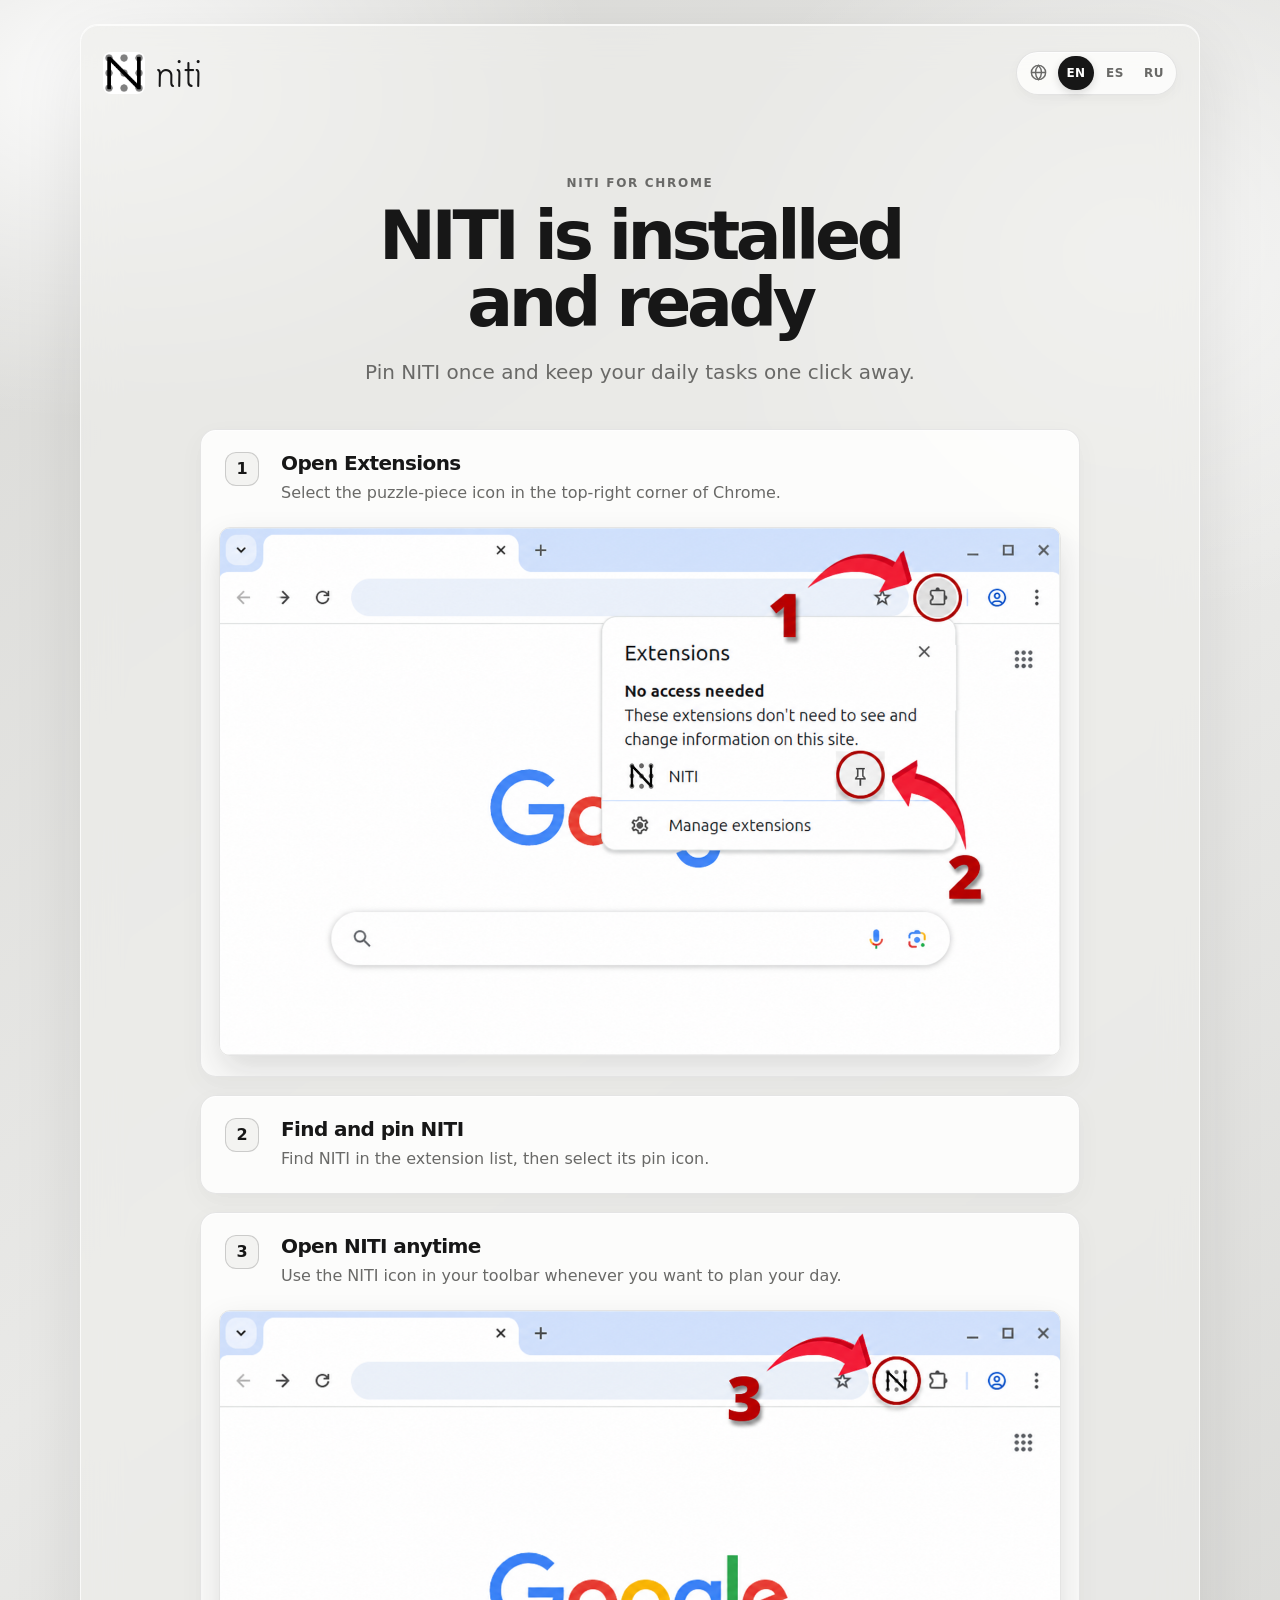
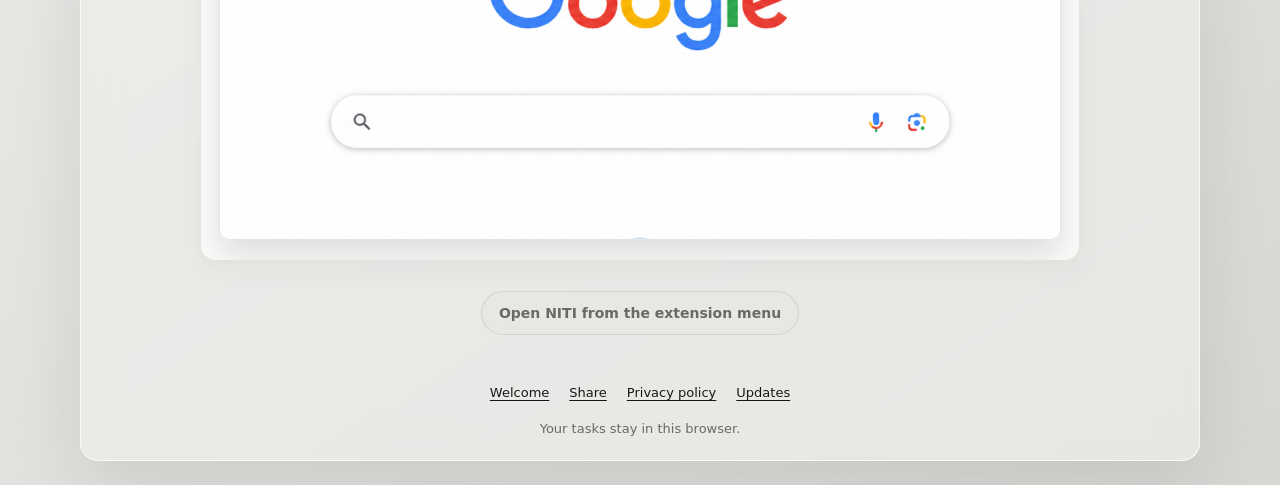
==== index.html @ 54424a2d "Publish NITI service pages" ====
<!doctype html><html lang="en"><head><meta charset="utf-8"><meta name="viewport" content="width=device-width, initial-scale=1"><meta http-equiv="refresh" content="0; url=welcome/"><title>NITI</title></head><body><a href="welcome/">NITI</a></body></html>
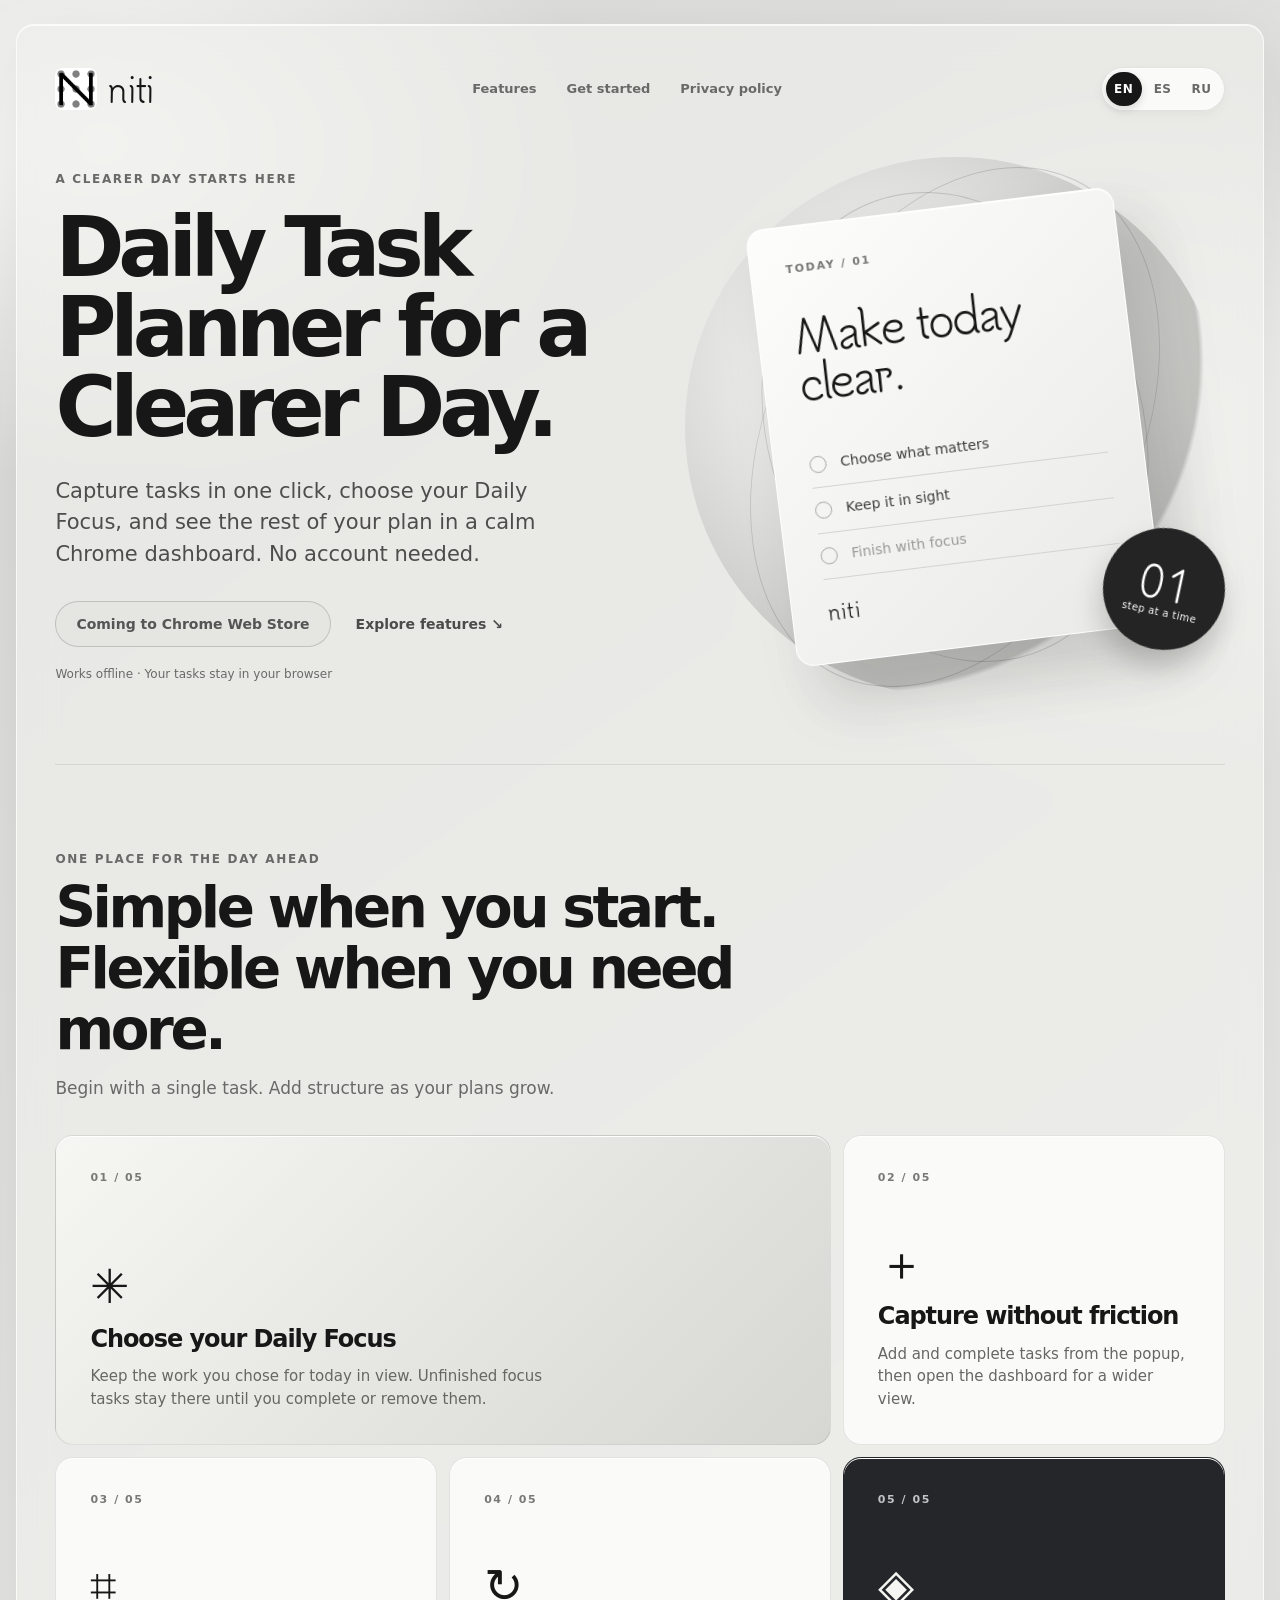
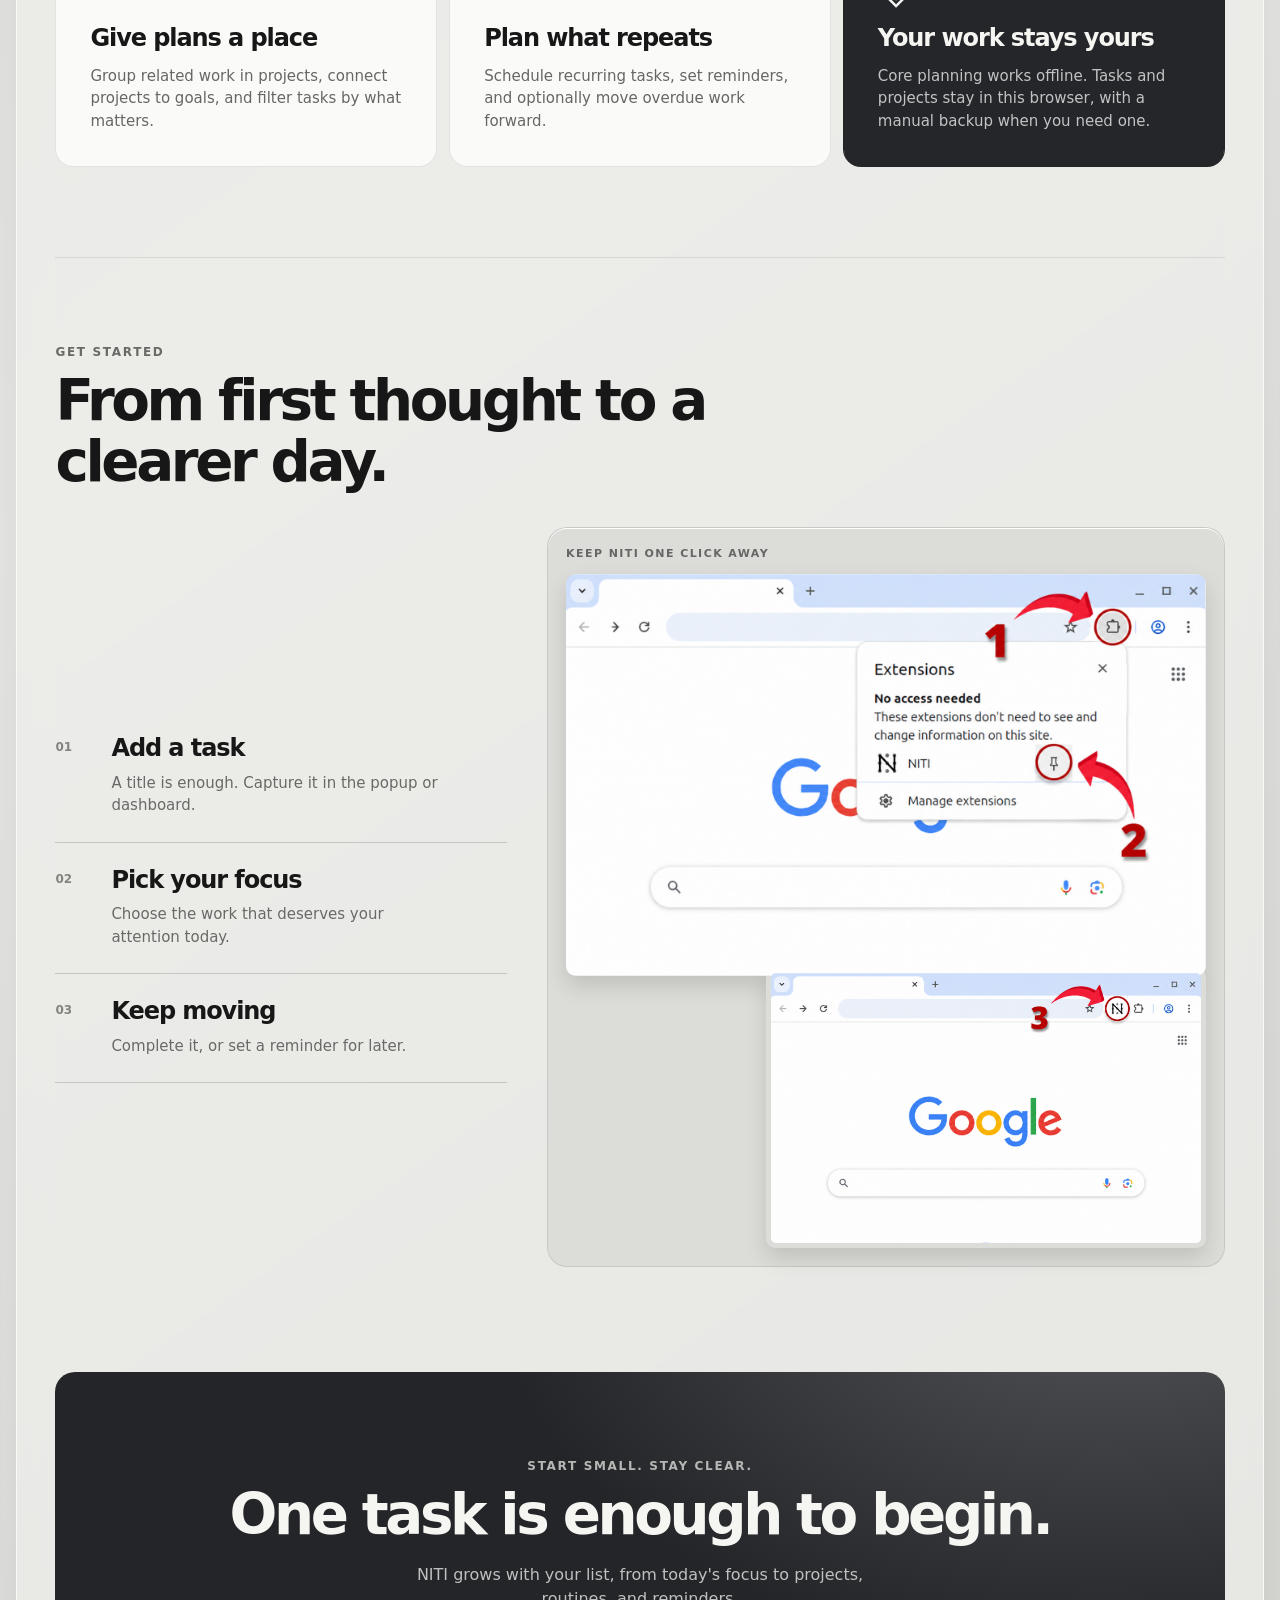
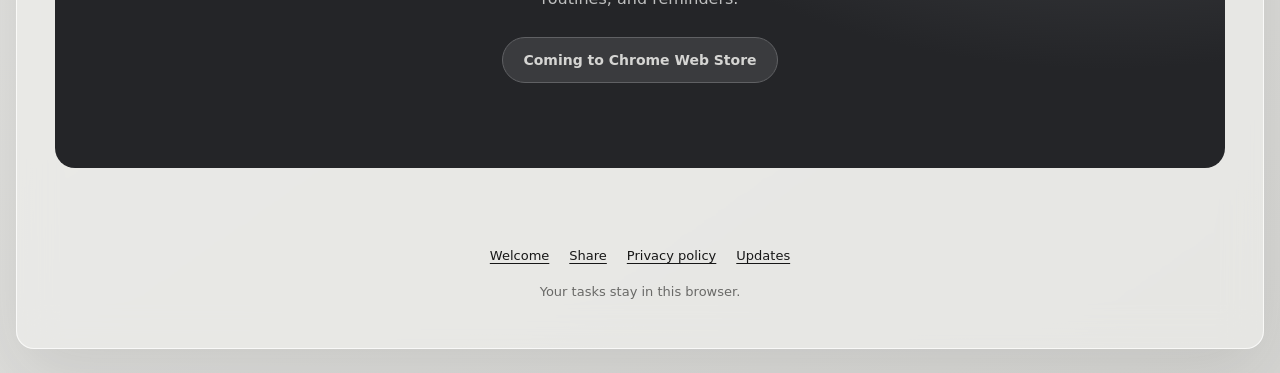
==== commit 0f7fb916: "Publish NITI landing page" ====
--- a/index.html
+++ b/index.html
@@ -1 +1,54 @@
-<!doctype html><html lang="en"><head><meta charset="utf-8"><meta name="viewport" content="width=device-width, initial-scale=1"><meta http-equiv="refresh" content="0; url=welcome/"><title>NITI</title></head><body><a href="welcome/">NITI</a></body></html>
+<!doctype html>
+<html lang="en">
+<head>
+  <meta charset="utf-8">
+  <meta name="viewport" content="width=device-width, initial-scale=1">
+  <meta name="description" content="NITI is a local-first daily task planner for Chrome. Capture tasks, choose your Daily Focus, plan projects and routines, and keep your work in your browser.">
+  <link rel="canonical" href="https://ext7.github.io/niti-daily-task-planner/">
+  <link rel="icon" href="assets/images/niti-icon.png">
+  <title>NITI — Daily Task Planner for Chrome</title>
+  <link rel="stylesheet" href="assets/service-pages.css">
+  <link rel="stylesheet" href="assets/landing.css">
+</head>
+<body data-page="home">
+  <main class="page-shell landing-shell">
+    <header class="site-header landing-header">
+      <a class="brand" href="./" aria-label="NITI home"><img src="assets/images/niti-icon.png" alt="">niti</a>
+      <nav class="landing-nav" aria-label="Page sections"><a href="#features" data-i18n="homeNavFeatures">Features</a><a href="#how-it-works" data-i18n="homeNavStart">Get started</a><a href="privacy-policy/" data-i18n="navPrivacy">Privacy policy</a></nav>
+      <div class="language-picker" role="group" aria-label="Language" data-i18n-aria-label="languageLabel"><button type="button" data-language="en">EN</button><button type="button" data-language="es">ES</button><button type="button" data-language="ru">RU</button></div>
+    </header>
+
+    <section class="landing-hero" aria-labelledby="home-title">
+      <div class="landing-hero-copy">
+        <p class="eyebrow" data-i18n="homeEyebrow">A clearer day starts here</p>
+        <h1 id="home-title" data-i18n="homeTitle">Daily Task Planner for a Clearer Day.</h1>
+        <p class="landing-lead" data-i18n="homeLead">Capture tasks in one click, choose your Daily Focus, and see the rest of your plan in a calm Chrome dashboard. No account needed.</p>
+        <div class="landing-actions"><a class="primary-action store-cta" data-cws-link data-i18n="storeLink" hidden>Get NITI in Chrome Web Store</a><span class="store-pending" data-cws-pending data-i18n="homeStorePending">Coming to Chrome Web Store</span><a class="text-action" href="#features" data-i18n="homeExplore">Explore features ↘</a></div>
+        <p class="hero-footnote" data-i18n="homeHeroNote">Works offline · Your tasks stay in your browser</p>
+      </div>
+      <div class="hero-art" aria-hidden="true">
+        <div class="art-orbit art-orbit-one"></div><div class="art-orbit art-orbit-two"></div>
+        <div class="art-note"><span class="art-note-label">TODAY / 01</span><span class="art-note-title">Make today clear.</span><span class="art-note-line"><i></i>Choose what matters</span><span class="art-note-line"><i></i>Keep it in sight</span><span class="art-note-line muted"><i></i>Finish with focus</span><span class="art-note-mark">niti<span>✳</span></span></div>
+        <div class="art-badge">01 <span>step at a time</span></div>
+      </div>
+    </section>
+
+    <section class="landing-section" id="features" aria-labelledby="features-title">
+      <div class="section-heading"><p class="eyebrow" data-i18n="homeFeaturesEyebrow">One place for the day ahead</p><h2 id="features-title" data-i18n="homeFeaturesTitle">Simple when you start. Flexible when you need more.</h2><p data-i18n="homeFeaturesLead">Begin with a single task. Add structure as your plans grow.</p></div>
+      <div class="feature-grid">
+        <article class="feature-card feature-card-wide"><span class="feature-number">01 / 05</span><span class="feature-glyph" aria-hidden="true">✳</span><h3 data-i18n="homeFocusTitle">Choose your Daily Focus</h3><p data-i18n="homeFocusText">Keep the work you chose for today in view. Unfinished focus tasks stay there until you complete or remove them.</p></article>
+        <article class="feature-card"><span class="feature-number">02 / 05</span><span class="feature-glyph" aria-hidden="true">＋</span><h3 data-i18n="homeCaptureTitle">Capture without friction</h3><p data-i18n="homeCaptureText">Add and complete tasks from the popup, then open the dashboard for a wider view.</p></article>
+        <article class="feature-card"><span class="feature-number">03 / 05</span><span class="feature-glyph" aria-hidden="true">⌗</span><h3 data-i18n="homeProjectsTitle">Give plans a place</h3><p data-i18n="homeProjectsText">Group related work in projects, connect projects to goals, and filter tasks by what matters.</p></article>
+        <article class="feature-card"><span class="feature-number">04 / 05</span><span class="feature-glyph" aria-hidden="true">↻</span><h3 data-i18n="homeRoutineTitle">Plan what repeats</h3><p data-i18n="homeRoutineText">Schedule recurring tasks, set reminders, and optionally move overdue work forward.</p></article>
+        <article class="feature-card feature-card-dark"><span class="feature-number">05 / 05</span><span class="feature-glyph" aria-hidden="true">◈</span><h3 data-i18n="homePrivateTitle">Your work stays yours</h3><p data-i18n="homePrivateText">Core planning works offline. Tasks and projects stay in this browser, with a manual backup when you need one.</p></article>
+      </div>
+    </section>
+
+    <section class="landing-section getting-started" id="how-it-works" aria-labelledby="start-title"><div class="section-heading"><p class="eyebrow" data-i18n="homeStartEyebrow">Get started</p><h2 id="start-title" data-i18n="homeStartTitle">From first thought to a clearer day.</h2></div><div class="start-grid"><div class="start-steps"><div><span>01</span><h3 data-i18n="homeStepOneTitle">Add a task</h3><p data-i18n="homeStepOneText">A title is enough. Capture it in the popup or dashboard.</p></div><div><span>02</span><h3 data-i18n="homeStepTwoTitle">Pick your focus</h3><p data-i18n="homeStepTwoText">Choose the work that deserves your attention today.</p></div><div><span>03</span><h3 data-i18n="homeStepThreeTitle">Keep moving</h3><p data-i18n="homeStepThreeText">Complete it, or set a reminder for later.</p></div></div><div class="start-visual"><div class="start-visual-label" data-i18n="homePinLabel">Keep NITI one click away</div><img src="assets/images/pin-niti.png" loading="lazy" alt="Chrome Extensions menu showing NITI and its pin control" data-i18n-alt="pinScreenshotAlt"><img class="toolbar-image" src="assets/images/open-niti.png" loading="lazy" alt="Chrome toolbar showing the NITI icon" data-i18n-alt="openScreenshotAlt"></div></div></section>
+
+    <section class="landing-final" aria-labelledby="final-title"><p class="eyebrow" data-i18n="homeFinalEyebrow">Start small. Stay clear.</p><h2 id="final-title" data-i18n="homeFinalTitle">One task is enough to begin.</h2><p data-i18n="homeFinalText">NITI grows with your list, from today's focus to projects, routines, and reminders.</p><a class="primary-action store-cta" data-cws-link data-i18n="storeLink" hidden>Get NITI in Chrome Web Store</a><span class="store-pending" data-cws-pending data-i18n="homeStorePending">Coming to Chrome Web Store</span></section>
+    <footer class="footer"><nav class="footer-nav" aria-label="Site pages" data-i18n-aria-label="sitePages"><a href="welcome/" data-i18n="navWelcome">Welcome</a><a href="share/" data-i18n="navShare">Share</a><a href="privacy-policy/" data-i18n="navPrivacy">Privacy policy</a><a href="updates/" data-i18n="navUpdates">Updates</a></nav><p data-i18n="footer">Your tasks stay in this browser.</p></footer>
+  </main>
+  <script src="assets/service-pages.js"></script>
+</body>
+</html>
--- a/assets/service-pages.css
+++ b/assets/service-pages.css
@@ -0,0 +1,51 @@
+@font-face { font-family: 'Tsukimi Rounded'; src: url('./TsukimiRounded-Regular.ttf') format('truetype'); font-display: swap; }
+:root { --paper: #e9e9e7; --panel: rgba(255,255,255,.86); --surface: #fff; --ink: #171717; --muted: #696967; --line: rgba(23,23,23,.10); --line-strong: rgba(23,23,23,.18); --soft: #f3f3f1; --shadow: 0 16px 42px rgba(28,28,26,.07), 0 2px 8px rgba(28,28,26,.035); --shadow-soft: 0 8px 24px rgba(28,28,26,.045); color-scheme: light; font: 16px/1.5 ui-sans-serif, system-ui, -apple-system, BlinkMacSystemFont, 'Segoe UI', sans-serif; }
+* { box-sizing: border-box; }
+body { min-width: 320px; min-height: 100vh; margin: 0; color: var(--ink); background: radial-gradient(50rem 34rem at 8% 4%, rgba(255,255,255,.92), transparent 62%), radial-gradient(42rem 36rem at 88% 12%, rgba(255,255,255,.68), transparent 64%), linear-gradient(145deg, #d9d9d6 0%, var(--paper) 48%, #d6d6d3 100%); }
+button, a { font: inherit; }
+button { cursor: pointer; }
+button:focus-visible, a:focus-visible { outline: 2px solid var(--ink); outline-offset: 3px; }
+.page-shell { width: min(1120px, calc(100% - 32px)); min-height: calc(100vh - 48px); margin: 24px auto; padding: 22px; border: 1px solid rgba(255,255,255,.72); border-radius: 18px; background: rgba(238,238,235,.68); box-shadow: 0 24px 70px rgba(27,27,25,.10), inset 0 1px 0 rgba(255,255,255,.72); backdrop-filter: blur(18px) saturate(110%); }
+.site-header { display: flex; align-items: center; justify-content: space-between; gap: 18px; margin-bottom: clamp(38px, 7vw, 76px); }
+.brand { display: inline-flex; align-items: center; gap: 10px; color: var(--ink); font-family: 'Tsukimi Rounded', ui-rounded, sans-serif; font-size: 34px; letter-spacing: -.05em; text-decoration: none; }
+.brand img { width: 42px; height: 42px; border-radius: 8px; object-fit: contain; }
+.language-picker { display: flex; align-items: center; gap: 3px; padding: 4px; border: 1px solid var(--line); border-radius: 999px; background: rgba(255,255,255,.72); box-shadow: 0 4px 12px rgba(0,0,0,.04), inset 0 1px rgba(255,255,255,.82); }
+.language-icon { display: grid; width: 34px; height: 34px; place-items: center; color: var(--muted); }
+.language-picker button { min-width: 36px; min-height: 34px; padding: 0 8px; border: 0; border-radius: 999px; color: var(--muted); background: transparent; font-size: 12px; font-weight: 750; letter-spacing: .04em; }
+.language-picker button[aria-pressed='true'] { color: #fff; background: var(--ink); box-shadow: 0 3px 8px rgba(0,0,0,.14); }
+.hero { max-width: 790px; margin: 0 auto; text-align: center; }
+.eyebrow { margin: 0 0 10px; color: var(--muted); font-size: 12px; font-weight: 720; letter-spacing: .14em; text-transform: uppercase; }
+h1 { max-width: 760px; margin: 0 auto; font-size: clamp(38px, 6vw, 68px); line-height: .99; letter-spacing: -.065em; text-wrap: balance; }
+.lead { max-width: 610px; margin: 20px auto 0; color: var(--muted); font-size: clamp(17px, 2vw, 20px); text-wrap: balance; }
+.content-grid { display: grid; gap: 18px; max-width: 880px; margin: 42px auto 0; }
+.step-card, .content-card { border: 1px solid var(--line); border-radius: 16px; background: var(--panel); box-shadow: var(--shadow-soft), inset 0 1px rgba(255,255,255,.85); overflow: hidden; }
+.step-copy { display: grid; grid-template-columns: 42px minmax(0,1fr); gap: 14px; padding: 22px 24px; text-align: left; }
+.step-number { display: grid; width: 34px; height: 34px; place-items: center; border: 1px solid var(--line-strong); border-radius: 11px; background: var(--soft); font-weight: 780; }
+h2 { margin: 0; font-size: 20px; line-height: 1.15; letter-spacing: -.03em; }
+.step-copy p, .content-card p { margin: 6px 0 0; color: var(--muted); }
+.screenshot-wrap { padding: 0 18px 20px; }
+.screenshot { display: block; width: 100%; border: 1px solid var(--line); border-radius: 11px; box-shadow: 0 16px 34px rgba(28,28,26,.14); }
+.primary-action, .secondary-action { display: inline-flex; min-height: 44px; align-items: center; justify-content: center; padding: 0 17px; border-radius: 999px; font-size: 14px; font-weight: 680; text-decoration: none; }
+.primary-action { margin-top: 30px; border: 1px solid var(--line-strong); color: #fff; background: var(--ink); box-shadow: 0 5px 14px rgba(0,0,0,.14); }
+.primary-action:hover { transform: translateY(-1px); box-shadow: 0 7px 17px rgba(0,0,0,.16); }
+.primary-action.is-disabled { color: var(--muted); border-color: var(--line); background: #e7e7e4; box-shadow: none; cursor: not-allowed; }
+.simple-page { max-width: 780px; margin: 0 auto; }
+.simple-page .hero { max-width: 680px; }
+.simple-page .content-grid { max-width: 680px; }
+.content-card { padding: 24px; text-align: left; }
+.content-card + .content-card { margin-top: 12px; }
+.secondary-action { border: 1px solid var(--line-strong); color: var(--ink); background: rgba(255,255,255,.58); box-shadow: 0 3px 10px rgba(0,0,0,.035); }
+.secondary-action:disabled { color: var(--muted); border-color: var(--line); background: #e7e7e4; cursor: not-allowed; }
+.status { min-height: 24px; margin: 12px 0 0; color: var(--muted); }
+.uninstall-form { width: 100%; min-height: 580px; border: 0; border-radius: 10px; background: var(--surface); }
+.update-list { display: grid; gap: 12px; margin: 18px 0 0; padding: 0; list-style: none; }
+.update-list li { position: relative; padding-left: 23px; color: var(--muted); }
+.update-list li::before { content: ''; position: absolute; top: .56em; left: 0; width: 8px; height: 8px; border-radius: 50%; background: var(--ink); box-shadow: 0 0 0 4px var(--soft); }
+.version-chip { display: inline-flex; margin-bottom: 16px; padding: 5px 9px; border: 1px solid var(--line); border-radius: 999px; background: var(--soft); color: var(--muted); font-size: 12px; font-weight: 700; }
+.footer { margin: 48px auto 0; color: var(--muted); font-size: 13px; text-align: center; }
+.footer-nav { display: flex; flex-wrap: wrap; justify-content: center; gap: 12px 20px; }
+.footer-nav a { color: var(--ink); text-underline-offset: 3px; }
+.footer p { margin: 16px 0 0; }
+.store-link { display: inline-flex; min-height: 44px; align-items: center; justify-content: center; margin-top: 22px; padding: 0 18px; border-radius: 999px; color: #fff; background: var(--ink); font-size: 14px; font-weight: 680; text-decoration: none; box-shadow: 0 5px 14px rgba(0,0,0,.14); }
+.store-link[hidden] { display: none; }
+@media (max-width: 640px) { .page-shell { width: calc(100% - 20px); min-height: calc(100vh - 20px); margin: 10px auto; padding: 16px; border-radius: 16px; } .site-header { align-items: flex-start; margin-bottom: 42px; } .brand { font-size: 30px; } .brand img { width: 36px; height: 36px; } .language-picker { gap: 1px; } .language-icon { display: none; } .language-picker button { min-width: 33px; padding-inline: 6px; } .step-copy { padding: 18px; } .screenshot-wrap { padding: 0 10px 12px; } .uninstall-form { min-height: 640px; } }
--- a/assets/landing.css
+++ b/assets/landing.css
@@ -0,0 +1,65 @@
+.landing-shell { width: min(1280px, calc(100% - 32px)); padding: clamp(20px, 3vw, 42px); overflow: hidden; }
+.landing-header { margin-bottom: 0; }
+.landing-nav { display: flex; align-items: center; gap: clamp(12px, 2.6vw, 30px); }
+.landing-nav a { color: var(--muted); font-size: 13px; font-weight: 650; text-decoration: none; }
+.landing-nav a:hover, .text-action:hover { color: var(--ink); text-decoration: underline; text-underline-offset: 5px; }
+.landing-hero { display: grid; grid-template-columns: minmax(0, 1fr) minmax(300px, .9fr); align-items: center; gap: 32px; min-height: 650px; padding: 50px 0 75px; }
+.landing-hero-copy { position: relative; z-index: 1; max-width: 660px; }
+.landing-hero .eyebrow { margin-bottom: 20px; }
+.landing-hero h1 { max-width: none; margin: 0; font-size: clamp(54px, 6.5vw, 96px); line-height: .96; letter-spacing: -.073em; }
+.landing-lead { max-width: 540px; margin: 28px 0 0; color: #4d4d4b; font-size: clamp(18px, 2vw, 21px); line-height: 1.5; }
+.landing-actions { display: flex; flex-wrap: wrap; align-items: center; gap: 16px 25px; margin-top: 31px; }
+.landing-actions .primary-action { margin: 0; }
+.store-cta { border: 0; background: #191919; }
+.store-cta[hidden] { display: none; }
+.store-pending { display: inline-flex; min-height: 46px; align-items: center; padding: 0 20px; border: 1px solid var(--line-strong); border-radius: 999px; color: #555; background: #e5e5e2; font-size: 14px; font-weight: 700; }
+.store-pending[hidden] { display: none; }
+.text-action { color: #4b4b49; font-size: 14px; font-weight: 700; text-decoration: none; }
+.hero-footnote { margin: 18px 0 0; color: var(--muted); font-size: 12px; }
+.hero-art { position: relative; display: grid; min-height: 510px; place-items: center; isolation: isolate; }
+.hero-art::before { position: absolute; z-index: -2; width: 540px; height: 540px; border-radius: 50%; background: radial-gradient(circle at 35% 38%, #fff 0, #e1e1df 35%, #c5c5c2 67%, transparent 68%); content: ''; }
+.art-orbit { position: absolute; z-index: -1; width: 480px; height: 480px; border: 1px solid rgba(34,34,34,.17); border-radius: 50%; transform: rotate(-19deg) scaleX(.78); }
+.art-orbit-two { width: 550px; height: 550px; transform: rotate(26deg) scaleX(.67); }
+.art-note { display: flex; flex-direction: column; width: min(370px, 88%); min-height: 440px; padding: 35px; border: 1px solid rgba(255,255,255,.95); border-radius: 18px; background: linear-gradient(140deg, #fdfdfc, #e9e9e7); box-shadow: 25px 36px 60px rgba(27,27,25,.18), inset 0 1px #fff; transform: rotate(-7deg); }
+.art-note-label { color: #777; font-size: 11px; font-weight: 800; letter-spacing: .16em; }
+.art-note-title { margin: 34px 0 36px; font-family: 'Tsukimi Rounded', ui-rounded, sans-serif; font-size: clamp(31px, 3.5vw, 44px); line-height: 1.08; letter-spacing: -.055em; }
+.art-note-line { display: flex; align-items: center; gap: 14px; padding: 12px 0; border-bottom: 1px solid #d3d3d0; color: #3e3e3d; font-size: 14px; }
+.art-note-line i { width: 17px; height: 17px; border: 1px solid #a5a5a2; border-radius: 50%; }
+.art-note-line.muted { color: #999; }
+.art-note-mark { display: flex; justify-content: space-between; margin-top: auto; font-family: 'Tsukimi Rounded', ui-rounded, sans-serif; font-size: 21px; }
+.art-badge { position: absolute; right: 0; bottom: 32px; display: grid; width: 122px; height: 122px; place-content: center; border-radius: 50%; color: #fff; background: #242424; box-shadow: 0 16px 28px rgba(0,0,0,.18); font-family: 'Tsukimi Rounded', ui-rounded, sans-serif; font-size: 42px; line-height: 1; text-align: center; transform: rotate(12deg); }
+.art-badge span { margin-top: 5px; font-family: ui-sans-serif, system-ui, sans-serif; font-size: 10px; letter-spacing: .04em; }
+.landing-section { padding: 85px 0 0; border-top: 1px solid var(--line); scroll-margin-top: 20px; }
+.section-heading { max-width: 720px; margin-bottom: 34px; }
+.section-heading h2, .landing-final h2 { font-size: clamp(34px, 4.4vw, 58px); line-height: 1.08; letter-spacing: -.06em; }
+.section-heading > p:last-child { margin: 15px 0 0; color: var(--muted); font-size: 17px; }
+.feature-grid { display: grid; grid-template-columns: repeat(3, 1fr); gap: 12px; }
+.feature-card { display: flex; flex-direction: column; min-height: 310px; padding: clamp(24px, 2.7vw, 34px); border: 1px solid var(--line); border-radius: 18px; background: rgba(255,255,255,.73); box-shadow: inset 0 1px #fff; }
+.feature-card-wide { grid-column: span 2; background: linear-gradient(135deg, #f6f6f3, #d6d6d2); }
+.feature-card-dark { color: #f5f5f2; background: #252629; }
+.feature-number { color: #787875; font-size: 11px; font-weight: 800; letter-spacing: .14em; }
+.feature-glyph { margin: auto 0 20px; font-family: 'Tsukimi Rounded', ui-rounded, sans-serif; font-size: 47px; line-height: 1; }
+.feature-card h3, .start-steps h3 { margin: 0; font-size: 24px; line-height: 1.15; letter-spacing: -.045em; }
+.feature-card p { max-width: 460px; margin: 12px 0 0; color: #666663; font-size: 15px; line-height: 1.5; }
+.feature-card-dark .feature-number, .feature-card-dark p { color: #c1c3c4; }
+.getting-started { margin-top: 90px; }
+.start-grid { display: grid; grid-template-columns: .8fr 1.2fr; gap: 40px; align-items: center; }
+.start-steps { display: grid; gap: 0; }
+.start-steps > div { position: relative; padding: 24px 0 25px 56px; border-bottom: 1px solid var(--line-strong); }
+.start-steps span { position: absolute; top: 27px; left: 0; color: #838380; font-size: 12px; font-weight: 800; }
+.start-steps p { max-width: 335px; margin: 9px 0 0; color: var(--muted); font-size: 15px; }
+.start-visual { padding: 18px; border: 1px solid var(--line); border-radius: 20px; background: #dcdcd9; box-shadow: inset 0 1px #fff; }
+.start-visual-label { margin: 0 0 12px; color: #666; font-size: 11px; font-weight: 800; letter-spacing: .13em; text-transform: uppercase; }
+.start-visual img { display: block; width: 100%; border-radius: 10px; box-shadow: 0 10px 22px rgba(0,0,0,.13); }
+.start-visual .toolbar-image { width: min(75%, 440px); margin: -8px 0 0 auto; border: 5px solid #dcdcd9; }
+.landing-final { margin-top: 105px; padding: clamp(40px, 7vw, 85px); border-radius: 20px; color: #f5f5f2; background: radial-gradient(60rem 40rem at 90% -30%, #54565a, transparent 65%), #242528; text-align: center; }
+.landing-final .eyebrow { color: #b7b7b5; }
+.landing-final h2 { margin: 0; }
+.landing-final p:not(.eyebrow) { max-width: 470px; margin: 17px auto 0; color: #bfc0c0; }
+.landing-final .primary-action, .landing-final .store-pending { margin-top: 26px; }
+.landing-final .primary-action { color: #202020; background: #f0f0ed; }
+.landing-final .store-pending { color: #d5d5d3; background: #3a3b3e; border-color: #606164; }
+.landing-shell .footer { padding: 30px 0 8px; }
+@media (max-width: 900px) { .landing-nav { display: none; } .landing-hero { grid-template-columns: 1fr; gap: 0; padding-top: 70px; } .hero-art { min-height: 475px; } .feature-grid { grid-template-columns: repeat(2, 1fr); } .feature-card-wide { grid-column: auto; } .start-grid { grid-template-columns: 1fr; } }
+@media (max-width: 640px) { .landing-shell { width: calc(100% - 20px); padding: 16px; } .landing-header { margin: 0; } .landing-hero { min-height: 0; padding: 65px 0 44px; } .landing-hero h1 { font-size: clamp(47px, 13vw, 67px); } .landing-lead { font-size: 17px; } .hero-art { min-height: 365px; } .hero-art::before { width: 370px; height: 370px; } .art-orbit { width: 340px; height: 340px; } .art-orbit-two { width: 390px; height: 390px; } .art-note { width: 250px; min-height: 300px; padding: 22px; } .art-note-title { margin: 20px 0; font-size: 30px; } .art-note-line { padding: 8px 0; font-size: 11px; } .art-badge { right: 6px; bottom: 10px; width: 83px; height: 83px; font-size: 29px; } .art-badge span { font-size: 8px; } .landing-section { padding-top: 58px; } .feature-grid { grid-template-columns: 1fr; } .feature-card { min-height: 255px; } .getting-started { margin-top: 65px; } .landing-final { margin-top: 65px; padding: 42px 24px; } }
+@media (prefers-reduced-motion: no-preference) { .art-note { animation: rise-in .8s both; } .art-badge { animation: rise-in .8s .16s both; } @keyframes rise-in { from { opacity: 0; translate: 0 18px; } to { opacity: 1; translate: 0 0; } } }
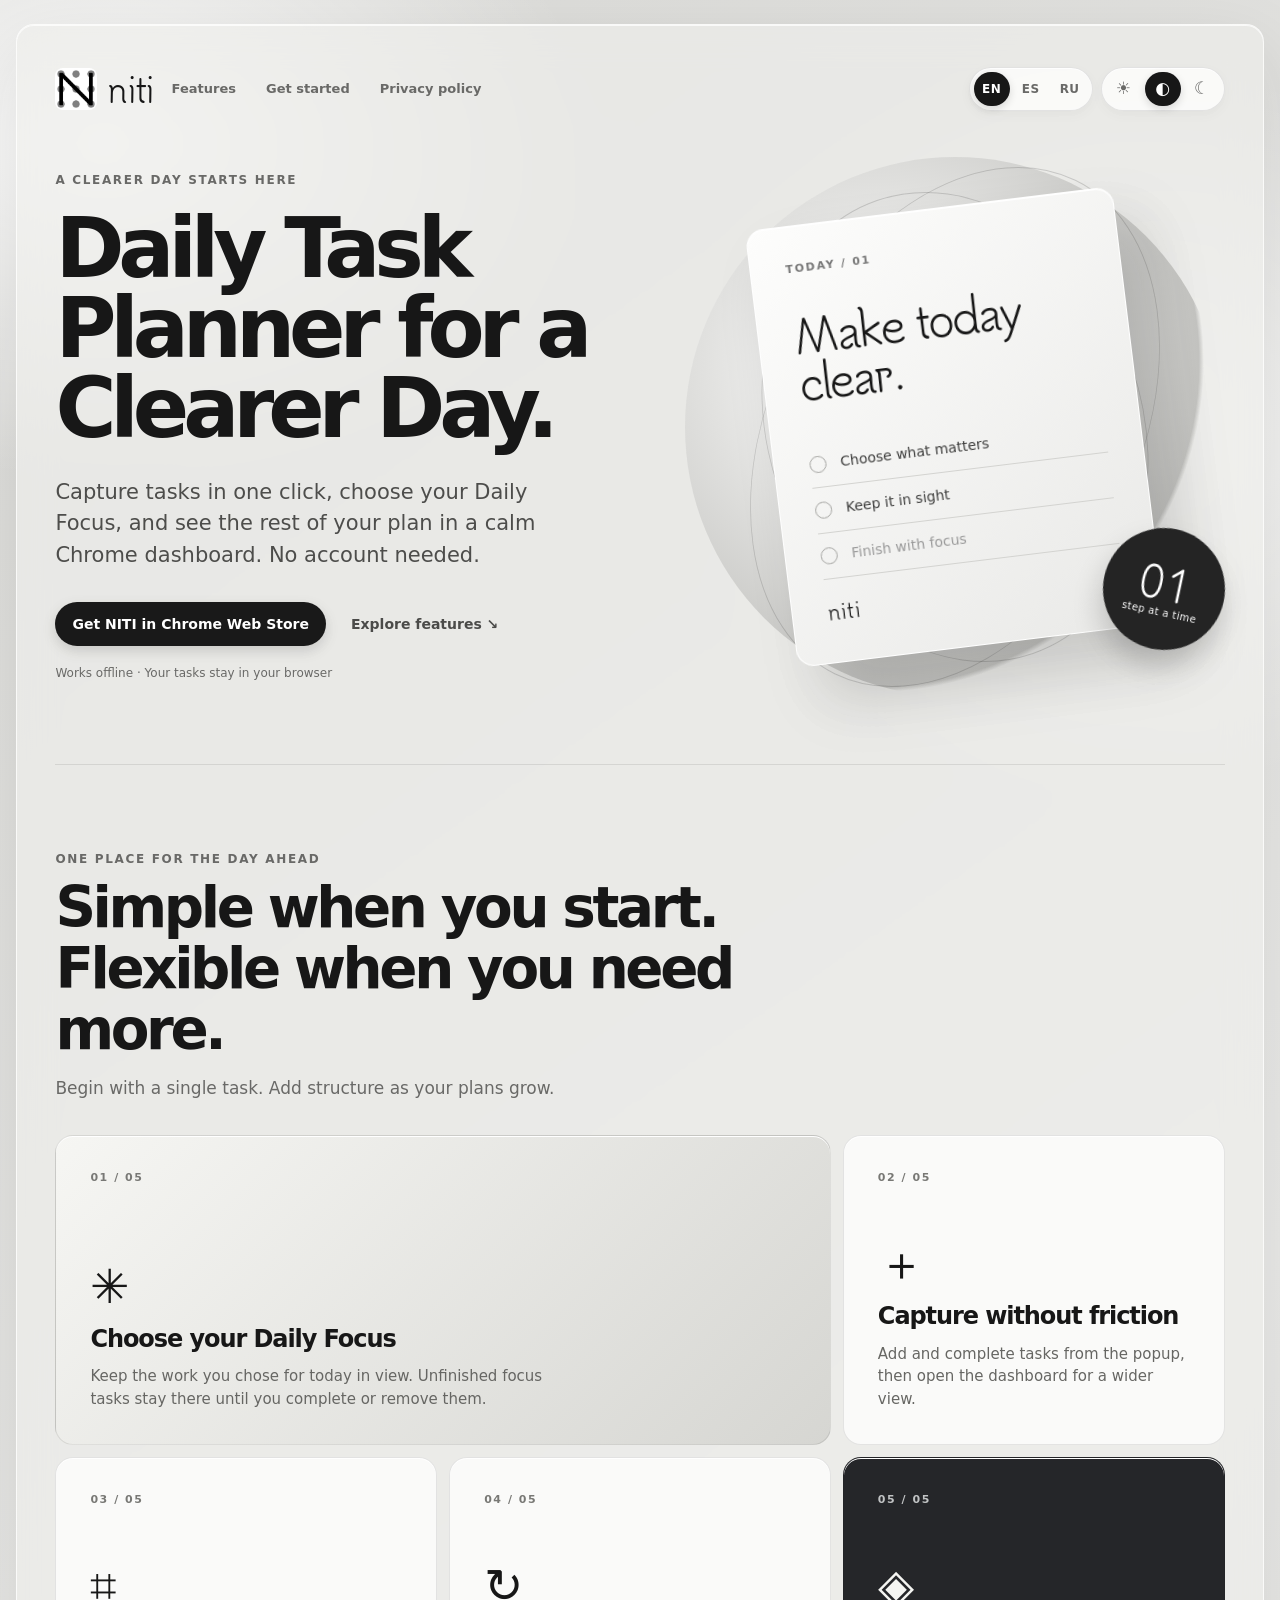
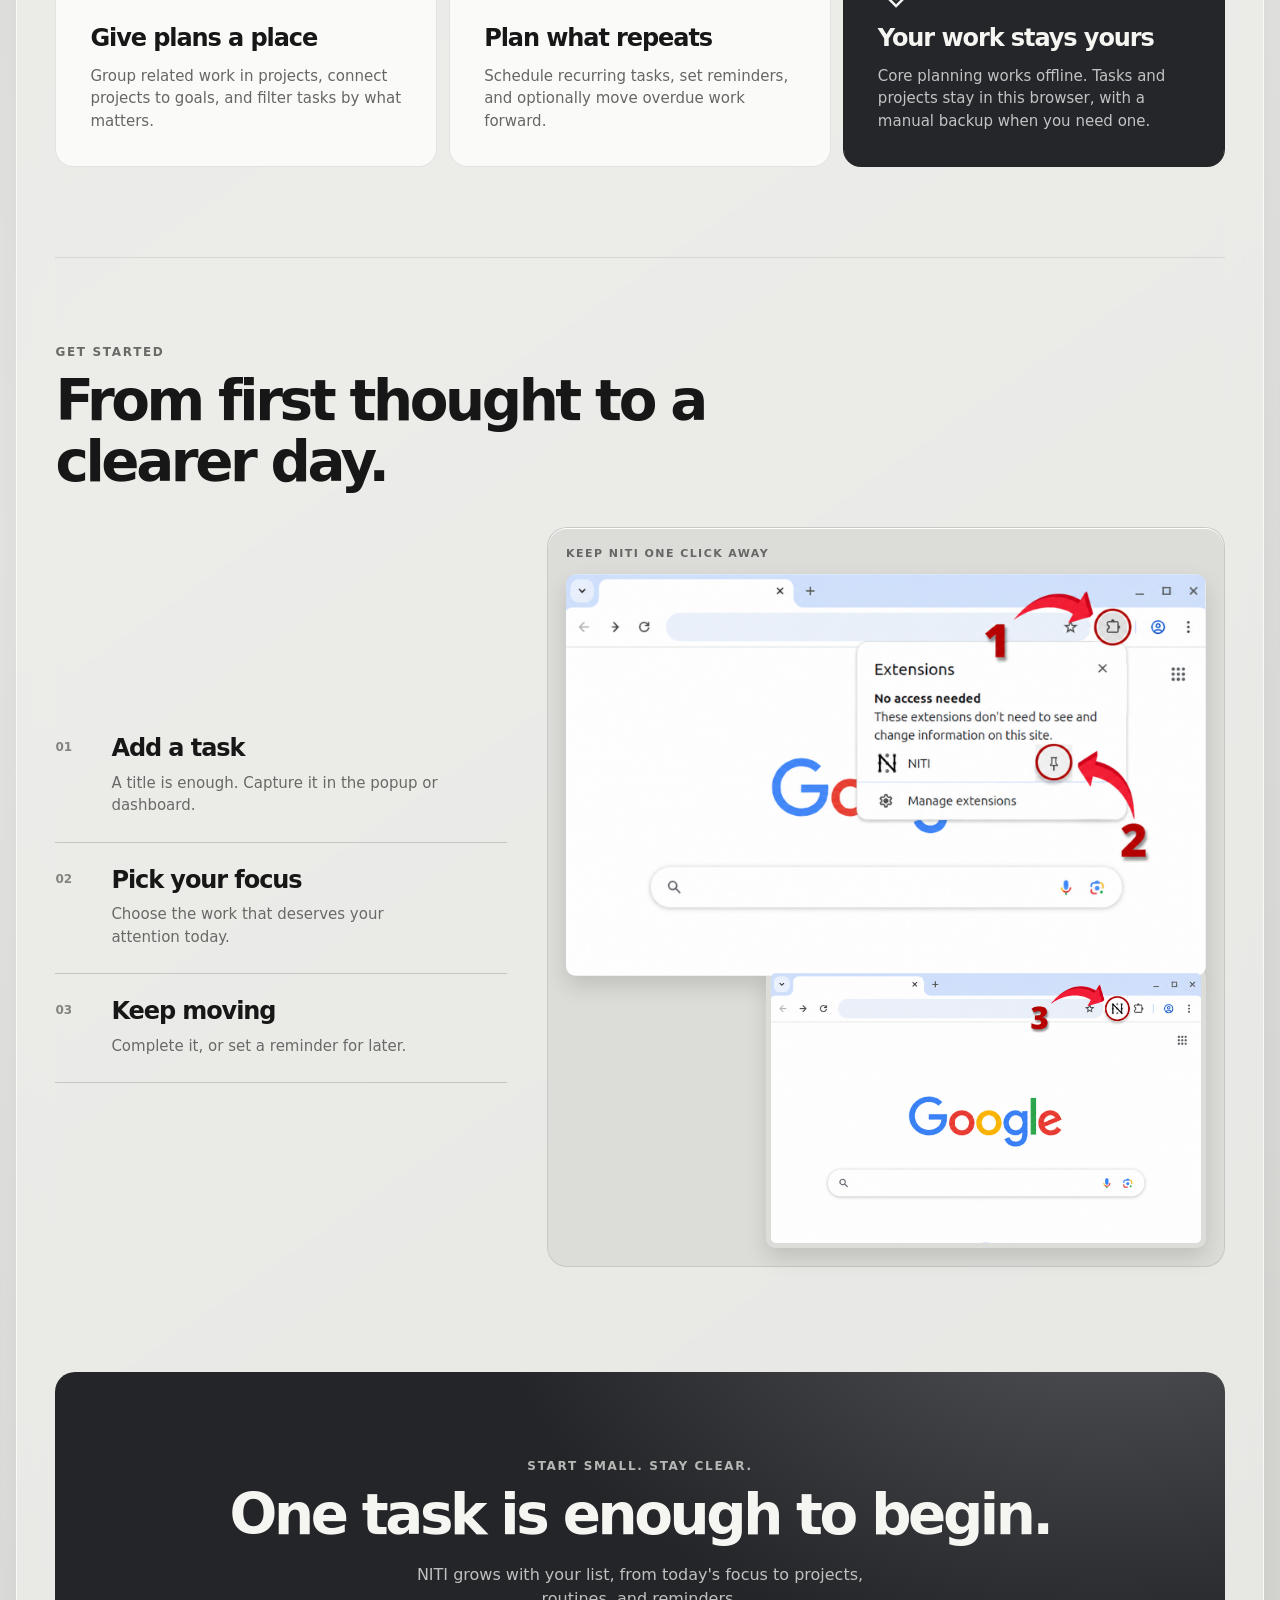
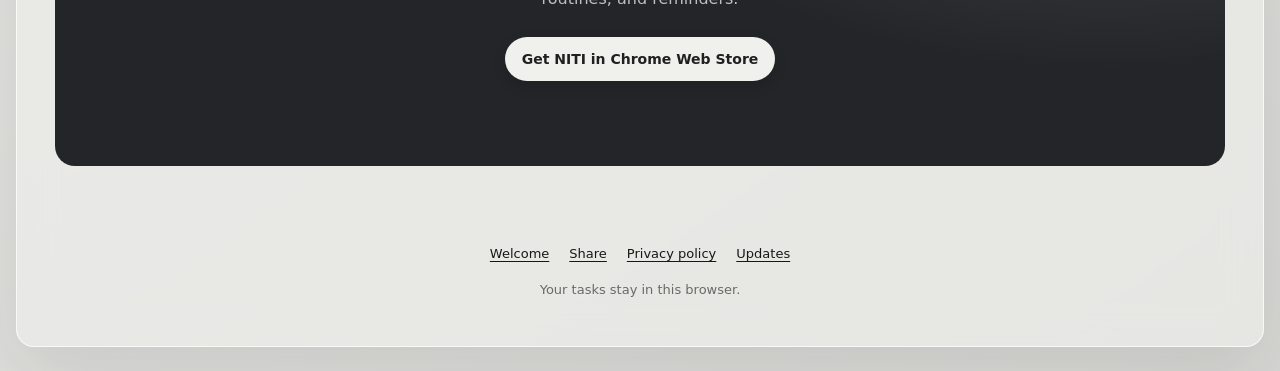
==== commit dab94e40: "Add themes and sharing controls to NITI site" ====
--- a/index.html
+++ b/index.html
@@ -15,7 +15,7 @@
     <header class="site-header landing-header">
       <a class="brand" href="./" aria-label="NITI home"><img src="assets/images/niti-icon.png" alt="">niti</a>
       <nav class="landing-nav" aria-label="Page sections"><a href="#features" data-i18n="homeNavFeatures">Features</a><a href="#how-it-works" data-i18n="homeNavStart">Get started</a><a href="privacy-policy/" data-i18n="navPrivacy">Privacy policy</a></nav>
-      <div class="language-picker" role="group" aria-label="Language" data-i18n-aria-label="languageLabel"><button type="button" data-language="en">EN</button><button type="button" data-language="es">ES</button><button type="button" data-language="ru">RU</button></div>
+      <div class="header-preferences"><div class="language-picker" role="group" aria-label="Language" data-i18n-aria-label="languageLabel"><button type="button" data-language="en">EN</button><button type="button" data-language="es">ES</button><button type="button" data-language="ru">RU</button></div><div class="theme-picker" role="group" aria-label="Theme" data-i18n-aria-label="themeLabel"><button type="button" data-theme-choice="light" aria-label="Light theme" data-i18n-aria-label="themeLight" title="Light theme" data-i18n-title="themeLight"><span aria-hidden="true">☀</span></button><button type="button" data-theme-choice="system" aria-label="System theme" data-i18n-aria-label="themeSystem" title="System theme" data-i18n-title="themeSystem"><span aria-hidden="true">◐</span></button><button type="button" data-theme-choice="dark" aria-label="Dark theme" data-i18n-aria-label="themeDark" title="Dark theme" data-i18n-title="themeDark"><span aria-hidden="true">☾</span></button></div></div>
     </header>
 
     <section class="landing-hero" aria-labelledby="home-title">
@@ -47,7 +47,7 @@
     <section class="landing-section getting-started" id="how-it-works" aria-labelledby="start-title"><div class="section-heading"><p class="eyebrow" data-i18n="homeStartEyebrow">Get started</p><h2 id="start-title" data-i18n="homeStartTitle">From first thought to a clearer day.</h2></div><div class="start-grid"><div class="start-steps"><div><span>01</span><h3 data-i18n="homeStepOneTitle">Add a task</h3><p data-i18n="homeStepOneText">A title is enough. Capture it in the popup or dashboard.</p></div><div><span>02</span><h3 data-i18n="homeStepTwoTitle">Pick your focus</h3><p data-i18n="homeStepTwoText">Choose the work that deserves your attention today.</p></div><div><span>03</span><h3 data-i18n="homeStepThreeTitle">Keep moving</h3><p data-i18n="homeStepThreeText">Complete it, or set a reminder for later.</p></div></div><div class="start-visual"><div class="start-visual-label" data-i18n="homePinLabel">Keep NITI one click away</div><img src="assets/images/pin-niti.png" loading="lazy" alt="Chrome Extensions menu showing NITI and its pin control" data-i18n-alt="pinScreenshotAlt"><img class="toolbar-image" src="assets/images/open-niti.png" loading="lazy" alt="Chrome toolbar showing the NITI icon" data-i18n-alt="openScreenshotAlt"></div></div></section>
 
     <section class="landing-final" aria-labelledby="final-title"><p class="eyebrow" data-i18n="homeFinalEyebrow">Start small. Stay clear.</p><h2 id="final-title" data-i18n="homeFinalTitle">One task is enough to begin.</h2><p data-i18n="homeFinalText">NITI grows with your list, from today's focus to projects, routines, and reminders.</p><a class="primary-action store-cta" data-cws-link data-i18n="storeLink" hidden>Get NITI in Chrome Web Store</a><span class="store-pending" data-cws-pending data-i18n="homeStorePending">Coming to Chrome Web Store</span></section>
-    <footer class="footer"><nav class="footer-nav" aria-label="Site pages" data-i18n-aria-label="sitePages"><a href="welcome/" data-i18n="navWelcome">Welcome</a><a href="share/" data-i18n="navShare">Share</a><a href="privacy-policy/" data-i18n="navPrivacy">Privacy policy</a><a href="updates/" data-i18n="navUpdates">Updates</a></nav><p data-i18n="footer">Your tasks stay in this browser.</p></footer>
+    <footer class="footer"><nav class="footer-nav" aria-label="Site pages" data-i18n-aria-label="sitePages"><a href="welcome/" data-i18n="navWelcome">Welcome</a><button class="footer-share" type="button" data-copy-footer data-i18n="navShare" data-i18n-tooltip="shareTooltip" data-tooltip="Copy a link to NITI">Share</button><a href="privacy-policy/" data-i18n="navPrivacy">Privacy policy</a><a href="updates/" data-i18n="navUpdates">Updates</a></nav><p data-i18n="footer">Your tasks stay in this browser.</p></footer>
   </main>
   <script src="assets/service-pages.js"></script>
 </body>
--- a/assets/service-pages.css
+++ b/assets/service-pages.css
@@ -1,5 +1,6 @@
 @font-face { font-family: 'Tsukimi Rounded'; src: url('./TsukimiRounded-Regular.ttf') format('truetype'); font-display: swap; }
 :root { --paper: #e9e9e7; --panel: rgba(255,255,255,.86); --surface: #fff; --ink: #171717; --muted: #696967; --line: rgba(23,23,23,.10); --line-strong: rgba(23,23,23,.18); --soft: #f3f3f1; --shadow: 0 16px 42px rgba(28,28,26,.07), 0 2px 8px rgba(28,28,26,.035); --shadow-soft: 0 8px 24px rgba(28,28,26,.045); color-scheme: light; font: 16px/1.5 ui-sans-serif, system-ui, -apple-system, BlinkMacSystemFont, 'Segoe UI', sans-serif; }
+:root[data-theme='dark'] { --paper: #202220; --panel: rgba(42,45,42,.94); --surface: #30332f; --ink: #f0f0ed; --muted: #b5bab3; --line: rgba(240,240,237,.12); --line-strong: rgba(240,240,237,.25); --soft: #393d38; --shadow: 0 16px 42px rgba(0,0,0,.26), 0 2px 8px rgba(0,0,0,.14); --shadow-soft: 0 8px 24px rgba(0,0,0,.16); color-scheme: dark; }
 * { box-sizing: border-box; }
 body { min-width: 320px; min-height: 100vh; margin: 0; color: var(--ink); background: radial-gradient(50rem 34rem at 8% 4%, rgba(255,255,255,.92), transparent 62%), radial-gradient(42rem 36rem at 88% 12%, rgba(255,255,255,.68), transparent 64%), linear-gradient(145deg, #d9d9d6 0%, var(--paper) 48%, #d6d6d3 100%); }
 button, a { font: inherit; }
@@ -7,12 +8,14 @@
 button:focus-visible, a:focus-visible { outline: 2px solid var(--ink); outline-offset: 3px; }
 .page-shell { width: min(1120px, calc(100% - 32px)); min-height: calc(100vh - 48px); margin: 24px auto; padding: 22px; border: 1px solid rgba(255,255,255,.72); border-radius: 18px; background: rgba(238,238,235,.68); box-shadow: 0 24px 70px rgba(27,27,25,.10), inset 0 1px 0 rgba(255,255,255,.72); backdrop-filter: blur(18px) saturate(110%); }
 .site-header { display: flex; align-items: center; justify-content: space-between; gap: 18px; margin-bottom: clamp(38px, 7vw, 76px); }
+.header-preferences { display: flex; align-items: center; gap: 8px; margin-left: auto; }
 .brand { display: inline-flex; align-items: center; gap: 10px; color: var(--ink); font-family: 'Tsukimi Rounded', ui-rounded, sans-serif; font-size: 34px; letter-spacing: -.05em; text-decoration: none; }
 .brand img { width: 42px; height: 42px; border-radius: 8px; object-fit: contain; }
-.language-picker { display: flex; align-items: center; gap: 3px; padding: 4px; border: 1px solid var(--line); border-radius: 999px; background: rgba(255,255,255,.72); box-shadow: 0 4px 12px rgba(0,0,0,.04), inset 0 1px rgba(255,255,255,.82); }
+.language-picker, .theme-picker { display: flex; align-items: center; gap: 3px; padding: 4px; border: 1px solid var(--line); border-radius: 999px; background: rgba(255,255,255,.72); box-shadow: 0 4px 12px rgba(0,0,0,.04), inset 0 1px rgba(255,255,255,.82); }
 .language-icon { display: grid; width: 34px; height: 34px; place-items: center; color: var(--muted); }
-.language-picker button { min-width: 36px; min-height: 34px; padding: 0 8px; border: 0; border-radius: 999px; color: var(--muted); background: transparent; font-size: 12px; font-weight: 750; letter-spacing: .04em; }
-.language-picker button[aria-pressed='true'] { color: #fff; background: var(--ink); box-shadow: 0 3px 8px rgba(0,0,0,.14); }
+.language-picker button, .theme-picker button { min-width: 36px; min-height: 34px; padding: 0 8px; border: 0; border-radius: 999px; color: var(--muted); background: transparent; font-size: 12px; font-weight: 750; letter-spacing: .04em; }
+.theme-picker button { font-size: 17px; letter-spacing: 0; }
+.language-picker button[aria-pressed='true'], .theme-picker button[aria-pressed='true'] { color: #fff; background: #171717; box-shadow: 0 3px 8px rgba(0,0,0,.14); }
 .hero { max-width: 790px; margin: 0 auto; text-align: center; }
 .eyebrow { margin: 0 0 10px; color: var(--muted); font-size: 12px; font-weight: 720; letter-spacing: .14em; text-transform: uppercase; }
 h1 { max-width: 760px; margin: 0 auto; font-size: clamp(38px, 6vw, 68px); line-height: .99; letter-spacing: -.065em; text-wrap: balance; }
@@ -34,6 +37,12 @@
 .simple-page .content-grid { max-width: 680px; }
 .content-card { padding: 24px; text-align: left; }
 .content-card + .content-card { margin-top: 12px; }
+.policy-updated { margin: 14px 0 0; color: var(--muted); font-size: 13px; }
+.policy-content { gap: 14px; }
+.policy-content .content-card { padding: 22px 24px; }
+.policy-content .content-card + .content-card { margin-top: 0; }
+.policy-content .content-card p { margin-top: 10px; line-height: 1.62; }
+.policy-content a { color: var(--ink); text-underline-offset: 3px; }
 .secondary-action { border: 1px solid var(--line-strong); color: var(--ink); background: rgba(255,255,255,.58); box-shadow: 0 3px 10px rgba(0,0,0,.035); }
 .secondary-action:disabled { color: var(--muted); border-color: var(--line); background: #e7e7e4; cursor: not-allowed; }
 .status { min-height: 24px; margin: 12px 0 0; color: var(--muted); }
@@ -42,10 +51,52 @@
 .update-list li { position: relative; padding-left: 23px; color: var(--muted); }
 .update-list li::before { content: ''; position: absolute; top: .56em; left: 0; width: 8px; height: 8px; border-radius: 50%; background: var(--ink); box-shadow: 0 0 0 4px var(--soft); }
 .version-chip { display: inline-flex; margin-bottom: 16px; padding: 5px 9px; border: 1px solid var(--line); border-radius: 999px; background: var(--soft); color: var(--muted); font-size: 12px; font-weight: 700; }
+.updates-page { max-width: 1120px; }
+.updates-page .site-header { margin-bottom: clamp(50px, 7vw, 86px); }
+.updates-hero { max-width: 810px; }
+.updates-hero h1 { font-weight: 700; }
+.release-section { max-width: 930px; margin: 64px auto 0; }
+.release-intro { display: flex; align-items: flex-end; justify-content: space-between; gap: 20px; margin-bottom: 22px; padding: 0 3px 22px; border-bottom: 1px solid var(--line-strong); }
+.release-intro .version-chip { margin-bottom: 13px; background: #e7ebe3; color: #344237; }
+.release-intro h2 { max-width: 670px; font-size: clamp(27px, 3.8vw, 43px); font-weight: 700; line-height: 1.08; letter-spacing: -.045em; }
+.release-intro p { margin: 12px 0 0; color: var(--muted); }
+.release-arrow { color: #79877a; font-family: 'Tsukimi Rounded', ui-rounded, sans-serif; font-size: clamp(58px, 9vw, 106px); line-height: .7; }
+.release-grid { display: grid; grid-template-columns: repeat(2, minmax(0, 1fr)); gap: 14px; }
+.release-card { display: grid; align-content: start; min-height: 232px; padding: 22px 24px 25px; border: 1px solid var(--line); border-radius: 18px; background: rgba(255,255,255,.8); box-shadow: var(--shadow-soft), inset 0 1px rgba(255,255,255,.9); }
+.release-card:nth-child(4n + 1) { background: #f1f4ee; }
+.release-card:nth-child(4n + 2) { background: #f2f0ec; }
+.release-card:nth-child(4n + 3) { background: #edf1f3; }
+.release-number { display: inline-grid; place-items: center; width: 33px; height: 33px; margin-bottom: 17px; border: 1px solid var(--line-strong); border-radius: 10px; color: var(--muted); font-size: 11px; font-weight: 750; letter-spacing: .04em; }
+.release-card h3 { margin: 0; font-size: clamp(18px, 2.2vw, 22px); line-height: 1.2; letter-spacing: -.035em; }
+.release-feature-list { display: grid; gap: 10px; margin: 16px 0 0; padding: 0; list-style: none; }
+.release-feature-list li { position: relative; padding-left: 23px; color: #4d5550; font-size: 14px; line-height: 1.48; }
+.release-feature-list li::before { content: '✓'; position: absolute; left: 0; top: 0; color: #55725d; font-weight: 800; }
 .footer { margin: 48px auto 0; color: var(--muted); font-size: 13px; text-align: center; }
 .footer-nav { display: flex; flex-wrap: wrap; justify-content: center; gap: 12px 20px; }
 .footer-nav a { color: var(--ink); text-underline-offset: 3px; }
+.footer-share { position: relative; padding: 0; border: 0; background: none; color: var(--ink); text-decoration: underline; text-underline-offset: 3px; }
+.footer-share:hover::after, .footer-share:focus-visible::after { position: absolute; z-index: 4; left: 50%; bottom: calc(100% + 9px); width: max-content; max-width: min(260px, 80vw); padding: 7px 10px; border-radius: 8px; background: var(--ink); color: var(--surface); box-shadow: var(--shadow); font-size: 12px; font-weight: 500; line-height: 1.3; content: attr(data-tooltip); transform: translateX(-50%); }
+.copy-toast { position: fixed; z-index: 20; left: 50%; bottom: 22px; margin: 0; padding: 12px 17px; border: 1px solid var(--line-strong); border-radius: 12px; background: var(--surface); color: var(--ink); box-shadow: var(--shadow); font-size: 14px; transform: translateX(-50%); }
+.copy-toast[hidden] { display: none; }
 .footer p { margin: 16px 0 0; }
 .store-link { display: inline-flex; min-height: 44px; align-items: center; justify-content: center; margin-top: 22px; padding: 0 18px; border-radius: 999px; color: #fff; background: var(--ink); font-size: 14px; font-weight: 680; text-decoration: none; box-shadow: 0 5px 14px rgba(0,0,0,.14); }
 .store-link[hidden] { display: none; }
+.share-store-link { margin: 0 12px 0 0; }
+.share-store-link[hidden] { display: none; }
+:root[data-theme='dark'] body { background: radial-gradient(50rem 34rem at 8% 4%, rgba(80,86,78,.28), transparent 62%), linear-gradient(145deg, #151715, var(--paper) 48%, #171a17); }
+:root[data-theme='dark'] .page-shell { border-color: rgba(255,255,255,.1); background: rgba(32,35,32,.9); box-shadow: 0 24px 70px rgba(0,0,0,.27), inset 0 1px rgba(255,255,255,.06); }
+:root[data-theme='dark'] .language-picker, :root[data-theme='dark'] .theme-picker { background: rgba(50,54,49,.9); box-shadow: inset 0 1px rgba(255,255,255,.06); }
+:root[data-theme='dark'] .step-card, :root[data-theme='dark'] .content-card, :root[data-theme='dark'] .release-card { background: var(--panel); box-shadow: var(--shadow-soft); }
+:root[data-theme='dark'] .release-card:nth-child(4n + 1) { background: #2d372f; }
+:root[data-theme='dark'] .release-card:nth-child(4n + 2) { background: #35322e; }
+:root[data-theme='dark'] .release-card:nth-child(4n + 3) { background: #2c3438; }
+:root[data-theme='dark'] .release-feature-list li { color: var(--muted); }
+:root[data-theme='dark'] .release-feature-list li::before { color: #a6c5a9; }
+:root[data-theme='dark'] .release-intro .version-chip { background: #354335; color: #d1e8d3; }
+:root[data-theme='dark'] .release-arrow { color: #a9bbaa; }
+:root[data-theme='dark'] .primary-action, :root[data-theme='dark'] .store-link { color: #171917; background: #e7ede6; }
+:root[data-theme='dark'] .secondary-action { color: var(--ink); background: var(--soft); }
+:root[data-theme='dark'] .primary-action.is-disabled, :root[data-theme='dark'] .secondary-action:disabled { color: var(--muted); background: #363a35; }
 @media (max-width: 640px) { .page-shell { width: calc(100% - 20px); min-height: calc(100vh - 20px); margin: 10px auto; padding: 16px; border-radius: 16px; } .site-header { align-items: flex-start; margin-bottom: 42px; } .brand { font-size: 30px; } .brand img { width: 36px; height: 36px; } .language-picker { gap: 1px; } .language-icon { display: none; } .language-picker button { min-width: 33px; padding-inline: 6px; } .step-copy { padding: 18px; } .screenshot-wrap { padding: 0 10px 12px; } .uninstall-form { min-height: 640px; } }
+@media (max-width: 680px) { .release-section { margin-top: 48px; } .release-grid { grid-template-columns: 1fr; } .release-card { min-height: 0; padding: 20px; } .release-arrow { display: none; } }
+@media (max-width: 640px) { .site-header { flex-wrap: wrap; } .header-preferences { width: 100%; justify-content: flex-end; } .theme-picker button { min-width: 32px; padding-inline: 5px; } }
--- a/assets/landing.css
+++ b/assets/landing.css
@@ -63,3 +63,18 @@
 @media (max-width: 900px) { .landing-nav { display: none; } .landing-hero { grid-template-columns: 1fr; gap: 0; padding-top: 70px; } .hero-art { min-height: 475px; } .feature-grid { grid-template-columns: repeat(2, 1fr); } .feature-card-wide { grid-column: auto; } .start-grid { grid-template-columns: 1fr; } }
 @media (max-width: 640px) { .landing-shell { width: calc(100% - 20px); padding: 16px; } .landing-header { margin: 0; } .landing-hero { min-height: 0; padding: 65px 0 44px; } .landing-hero h1 { font-size: clamp(47px, 13vw, 67px); } .landing-lead { font-size: 17px; } .hero-art { min-height: 365px; } .hero-art::before { width: 370px; height: 370px; } .art-orbit { width: 340px; height: 340px; } .art-orbit-two { width: 390px; height: 390px; } .art-note { width: 250px; min-height: 300px; padding: 22px; } .art-note-title { margin: 20px 0; font-size: 30px; } .art-note-line { padding: 8px 0; font-size: 11px; } .art-badge { right: 6px; bottom: 10px; width: 83px; height: 83px; font-size: 29px; } .art-badge span { font-size: 8px; } .landing-section { padding-top: 58px; } .feature-grid { grid-template-columns: 1fr; } .feature-card { min-height: 255px; } .getting-started { margin-top: 65px; } .landing-final { margin-top: 65px; padding: 42px 24px; } }
 @media (prefers-reduced-motion: no-preference) { .art-note { animation: rise-in .8s both; } .art-badge { animation: rise-in .8s .16s both; } @keyframes rise-in { from { opacity: 0; translate: 0 18px; } to { opacity: 1; translate: 0 0; } } }
+:root[data-theme='dark'] .landing-lead, :root[data-theme='dark'] .text-action { color: var(--muted); }
+:root[data-theme='dark'] .store-cta { color: #171917; background: #e7ede6; }
+:root[data-theme='dark'] .store-pending { color: var(--muted); background: var(--soft); }
+:root[data-theme='dark'] .feature-card { background: var(--panel); box-shadow: var(--shadow-soft); }
+:root[data-theme='dark'] .feature-card-wide { background: linear-gradient(135deg, #354236, #26312a); }
+:root[data-theme='dark'] .feature-card-dark { background: #44404a; }
+:root[data-theme='dark'] .feature-card p { color: var(--muted); }
+:root[data-theme='dark'] .hero-art::before { background: radial-gradient(circle at 35% 38%, #414b40 0, #2a322b 42%, #202a22 67%, transparent 68%); }
+:root[data-theme='dark'] .art-orbit { border-color: rgba(238,238,231,.18); }
+:root[data-theme='dark'] .art-note { border-color: rgba(255,255,255,.16); background: linear-gradient(140deg, #3c453d, #252e27); box-shadow: 25px 36px 60px rgba(0,0,0,.27); }
+:root[data-theme='dark'] .art-note-label, :root[data-theme='dark'] .art-note-line, :root[data-theme='dark'] .art-note-line.muted { color: var(--muted); }
+:root[data-theme='dark'] .art-note-line { border-color: var(--line-strong); }
+:root[data-theme='dark'] .start-visual { background: #333b34; box-shadow: var(--shadow-soft); }
+:root[data-theme='dark'] .start-visual-label { color: var(--muted); }
+:root[data-theme='dark'] .start-visual .toolbar-image { border-color: #333b34; }
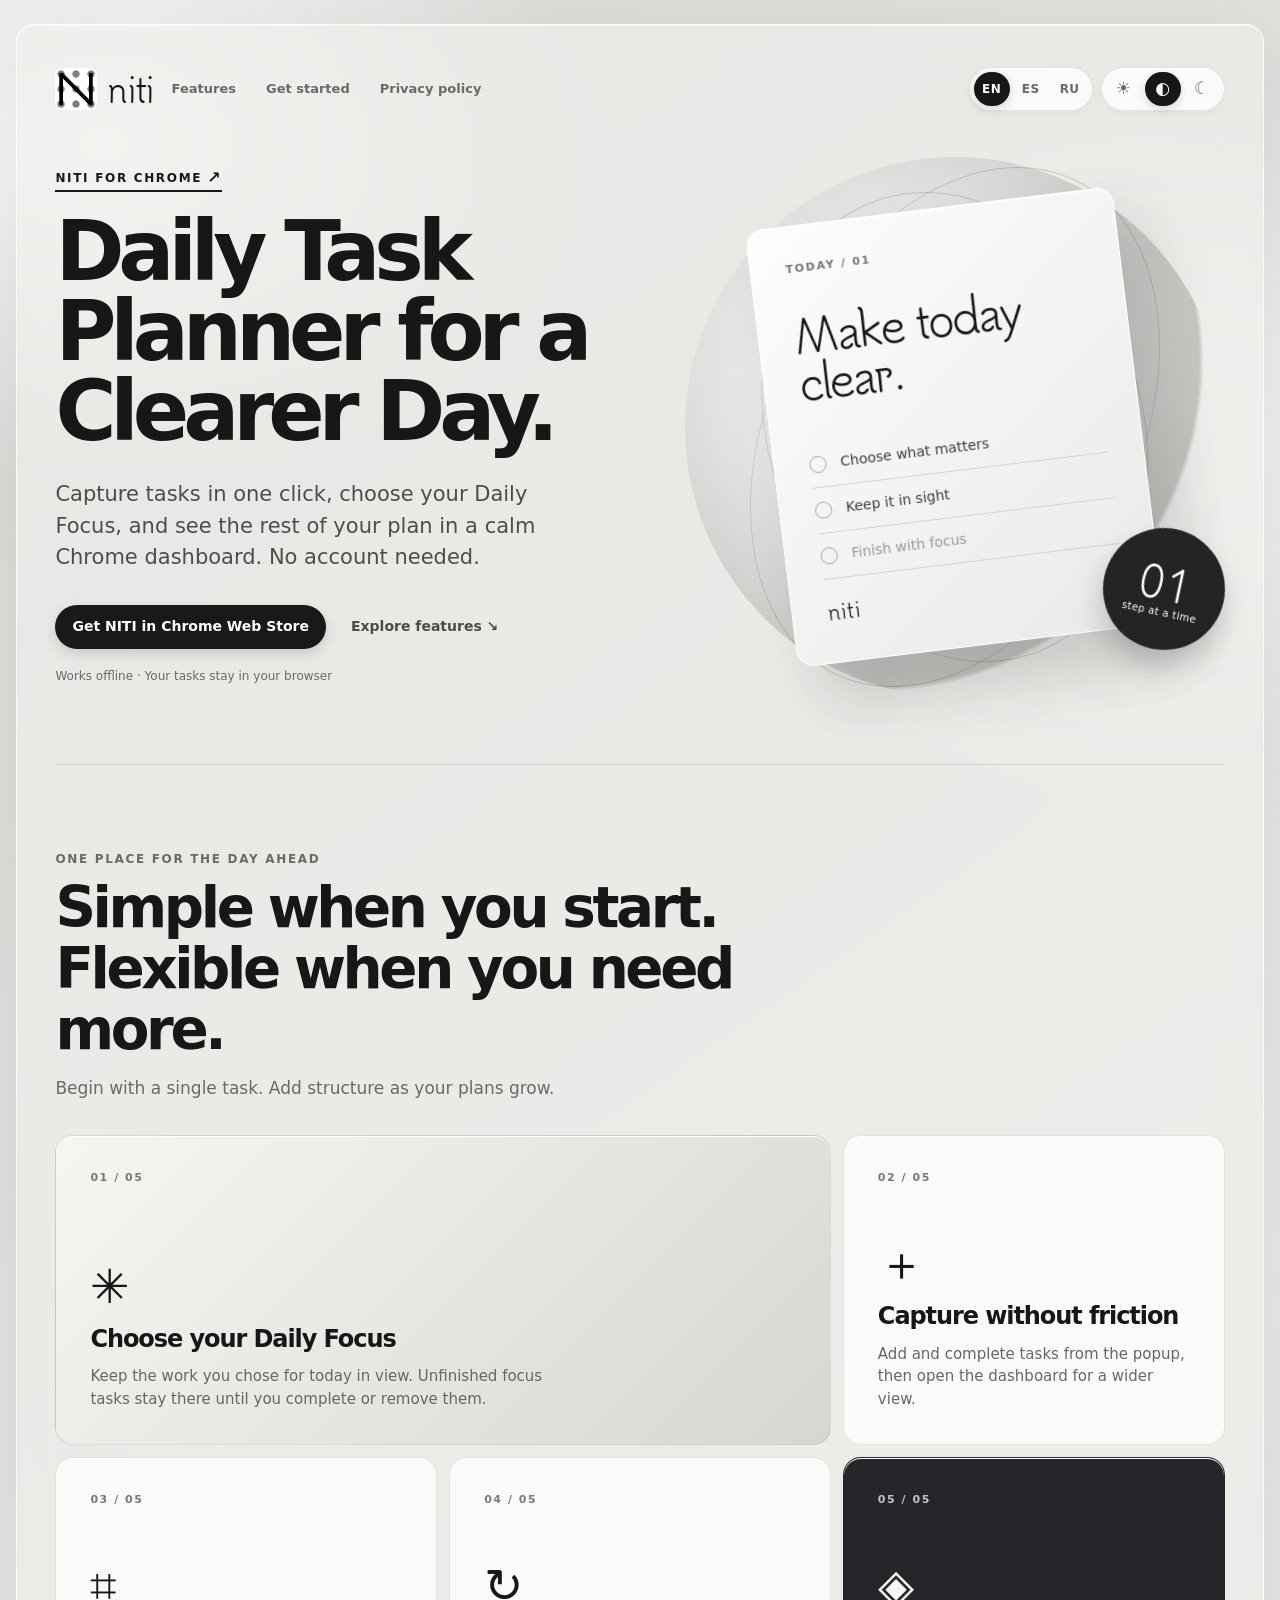
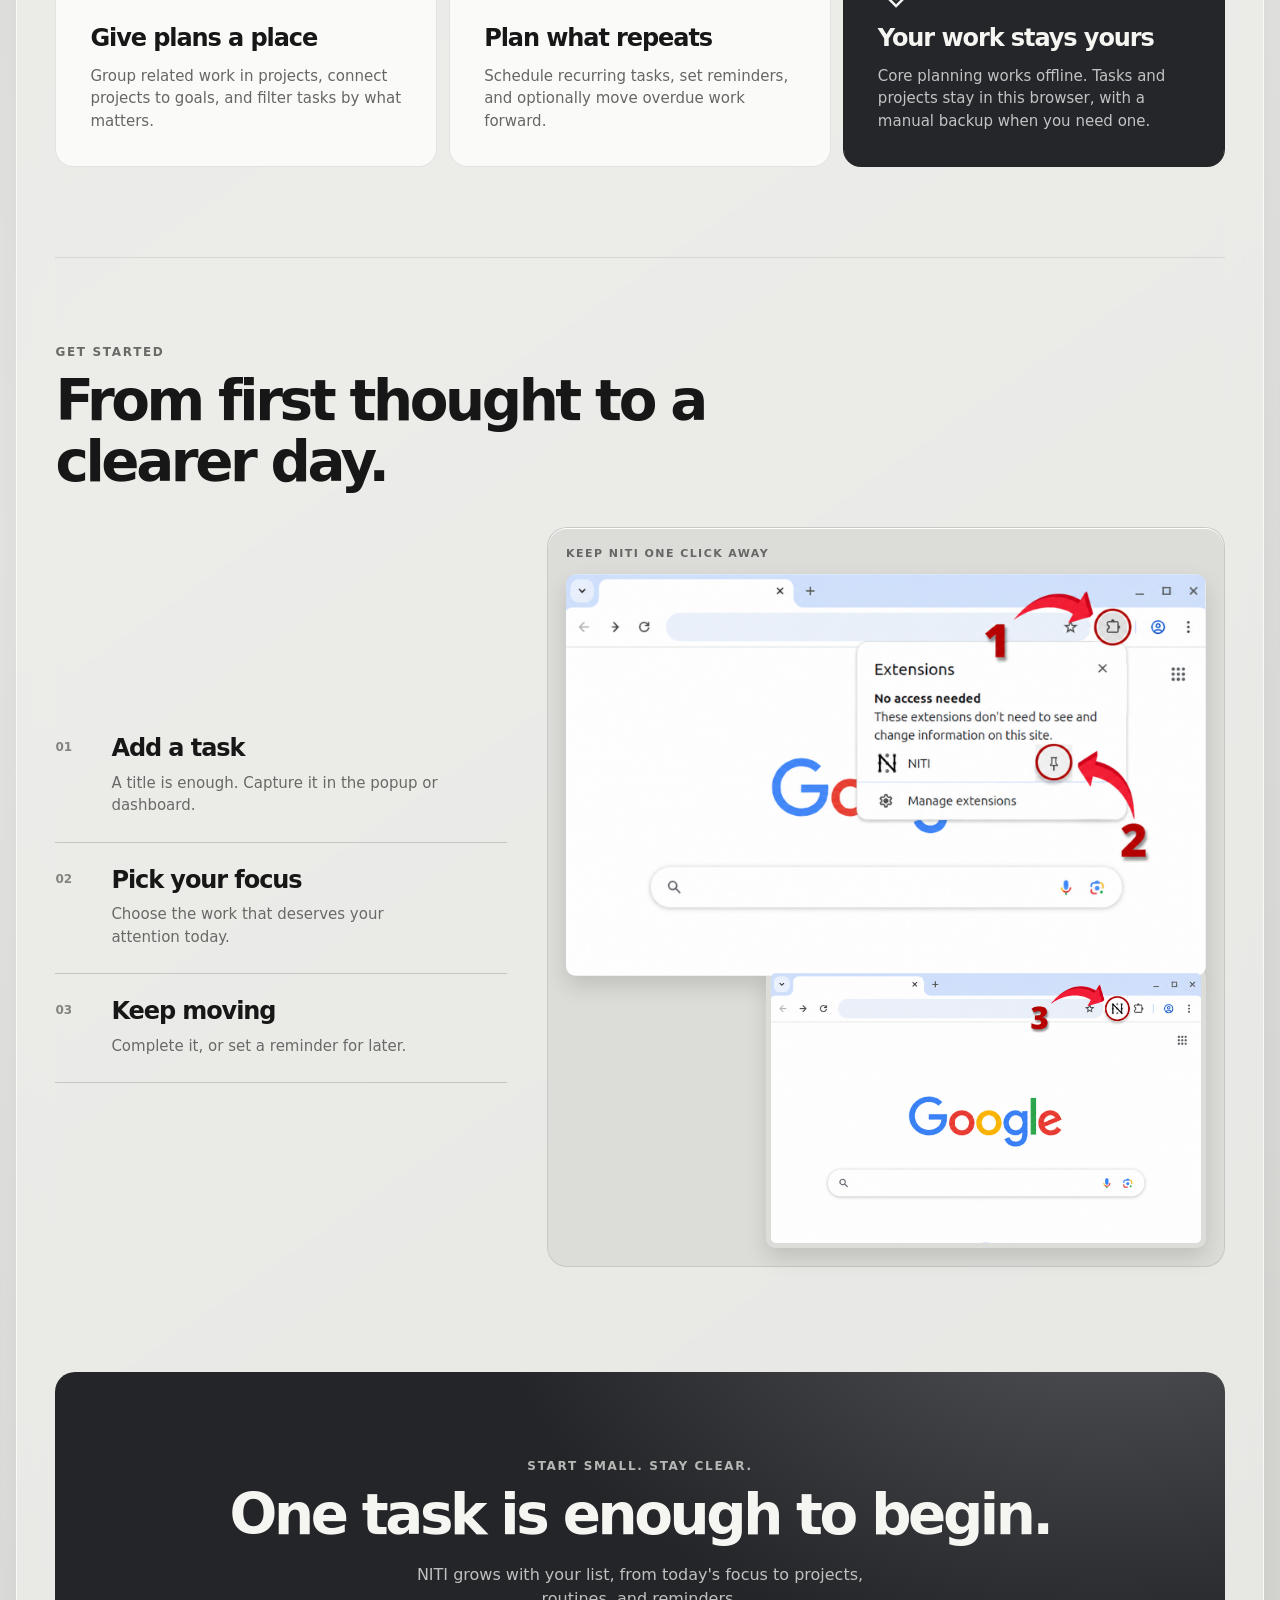
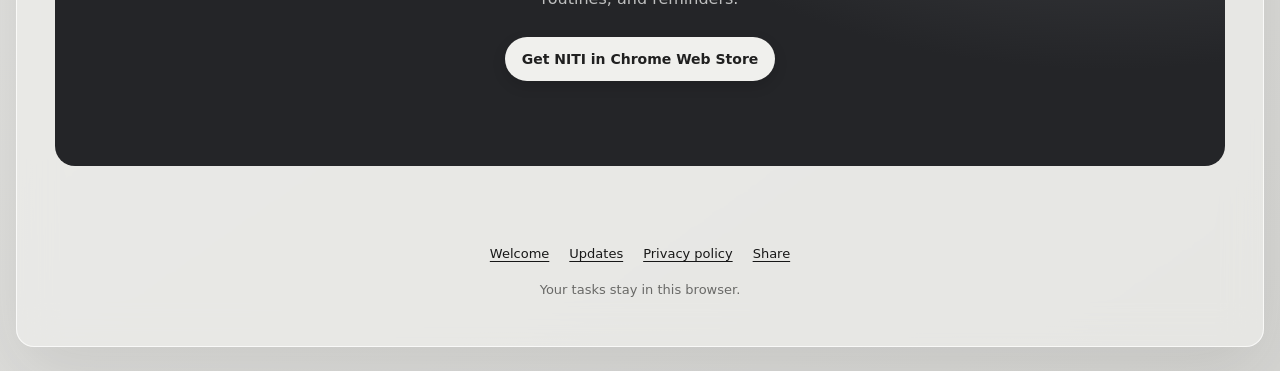
==== commit 2fb15bd9: "Reorder site links and enable welcome dashboard" ====
--- a/index.html
+++ b/index.html
@@ -7,8 +7,8 @@
   <link rel="canonical" href="https://ext7.github.io/niti-daily-task-planner/">
   <link rel="icon" href="assets/images/niti-icon.png">
   <title>NITI — Daily Task Planner for Chrome</title>
-  <link rel="stylesheet" href="assets/service-pages.css">
-  <link rel="stylesheet" href="assets/landing.css">
+  <link rel="stylesheet" href="assets/service-pages.css?v=20261006-site3">
+  <link rel="stylesheet" href="assets/landing.css?v=20261006-site3">
 </head>
 <body data-page="home">
   <main class="page-shell landing-shell">
@@ -20,7 +20,7 @@
 
     <section class="landing-hero" aria-labelledby="home-title">
       <div class="landing-hero-copy">
-        <p class="eyebrow" data-i18n="homeEyebrow">A clearer day starts here</p>
+        <p class="eyebrow"><a class="eyebrow-link" data-cws-link data-i18n="homeEyebrow" data-i18n-title="storeLink" title="Get NITI in Chrome Web Store">NITI for Chrome</a></p>
         <h1 id="home-title" data-i18n="homeTitle">Daily Task Planner for a Clearer Day.</h1>
         <p class="landing-lead" data-i18n="homeLead">Capture tasks in one click, choose your Daily Focus, and see the rest of your plan in a calm Chrome dashboard. No account needed.</p>
         <div class="landing-actions"><a class="primary-action store-cta" data-cws-link data-i18n="storeLink" hidden>Get NITI in Chrome Web Store</a><span class="store-pending" data-cws-pending data-i18n="homeStorePending">Coming to Chrome Web Store</span><a class="text-action" href="#features" data-i18n="homeExplore">Explore features ↘</a></div>
@@ -47,8 +47,8 @@
     <section class="landing-section getting-started" id="how-it-works" aria-labelledby="start-title"><div class="section-heading"><p class="eyebrow" data-i18n="homeStartEyebrow">Get started</p><h2 id="start-title" data-i18n="homeStartTitle">From first thought to a clearer day.</h2></div><div class="start-grid"><div class="start-steps"><div><span>01</span><h3 data-i18n="homeStepOneTitle">Add a task</h3><p data-i18n="homeStepOneText">A title is enough. Capture it in the popup or dashboard.</p></div><div><span>02</span><h3 data-i18n="homeStepTwoTitle">Pick your focus</h3><p data-i18n="homeStepTwoText">Choose the work that deserves your attention today.</p></div><div><span>03</span><h3 data-i18n="homeStepThreeTitle">Keep moving</h3><p data-i18n="homeStepThreeText">Complete it, or set a reminder for later.</p></div></div><div class="start-visual"><div class="start-visual-label" data-i18n="homePinLabel">Keep NITI one click away</div><img src="assets/images/pin-niti.png" loading="lazy" alt="Chrome Extensions menu showing NITI and its pin control" data-i18n-alt="pinScreenshotAlt"><img class="toolbar-image" src="assets/images/open-niti.png" loading="lazy" alt="Chrome toolbar showing the NITI icon" data-i18n-alt="openScreenshotAlt"></div></div></section>
 
     <section class="landing-final" aria-labelledby="final-title"><p class="eyebrow" data-i18n="homeFinalEyebrow">Start small. Stay clear.</p><h2 id="final-title" data-i18n="homeFinalTitle">One task is enough to begin.</h2><p data-i18n="homeFinalText">NITI grows with your list, from today's focus to projects, routines, and reminders.</p><a class="primary-action store-cta" data-cws-link data-i18n="storeLink" hidden>Get NITI in Chrome Web Store</a><span class="store-pending" data-cws-pending data-i18n="homeStorePending">Coming to Chrome Web Store</span></section>
-    <footer class="footer"><nav class="footer-nav" aria-label="Site pages" data-i18n-aria-label="sitePages"><a href="welcome/" data-i18n="navWelcome">Welcome</a><button class="footer-share" type="button" data-copy-footer data-i18n="navShare" data-i18n-tooltip="shareTooltip" data-tooltip="Copy a link to NITI">Share</button><a href="privacy-policy/" data-i18n="navPrivacy">Privacy policy</a><a href="updates/" data-i18n="navUpdates">Updates</a></nav><p data-i18n="footer">Your tasks stay in this browser.</p></footer>
+    <footer class="footer"><nav class="footer-nav" aria-label="Site pages" data-i18n-aria-label="sitePages"><a href="welcome/" data-i18n="navWelcome">Welcome</a><a href="updates/" data-i18n="navUpdates">Updates</a><a href="privacy-policy/" data-i18n="navPrivacy">Privacy policy</a><button class="footer-share" type="button" data-copy-footer data-i18n="navShare" data-i18n-tooltip="shareTooltip" data-tooltip="Copy a link to NITI">Share</button></nav><p data-i18n="footer">Your tasks stay in this browser.</p></footer>
   </main>
-  <script src="assets/service-pages.js"></script>
+  <script src="assets/service-pages.js?v=20261006-site3"></script>
 </body>
 </html>
--- a/assets/service-pages.css
+++ b/assets/service-pages.css
@@ -18,6 +18,10 @@
 .language-picker button[aria-pressed='true'], .theme-picker button[aria-pressed='true'] { color: #fff; background: #171717; box-shadow: 0 3px 8px rgba(0,0,0,.14); }
 .hero { max-width: 790px; margin: 0 auto; text-align: center; }
 .eyebrow { margin: 0 0 10px; color: var(--muted); font-size: 12px; font-weight: 720; letter-spacing: .14em; text-transform: uppercase; }
+.eyebrow-link { display: inline-flex; align-items: center; gap: 5px; padding-bottom: 3px; border-bottom: 2px solid currentColor; color: var(--ink); font-weight: 800; text-decoration: none; text-underline-offset: 3px; }
+.eyebrow-link::after { content: '↗'; font-size: 16px; line-height: 1; }
+.eyebrow-link:hover { color: #486b50; }
+:root[data-theme='dark'] .eyebrow-link:hover { color: #b5d7bb; }
 h1 { max-width: 760px; margin: 0 auto; font-size: clamp(38px, 6vw, 68px); line-height: .99; letter-spacing: -.065em; text-wrap: balance; }
 .lead { max-width: 610px; margin: 20px auto 0; color: var(--muted); font-size: clamp(17px, 2vw, 20px); text-wrap: balance; }
 .content-grid { display: grid; gap: 18px; max-width: 880px; margin: 42px auto 0; }
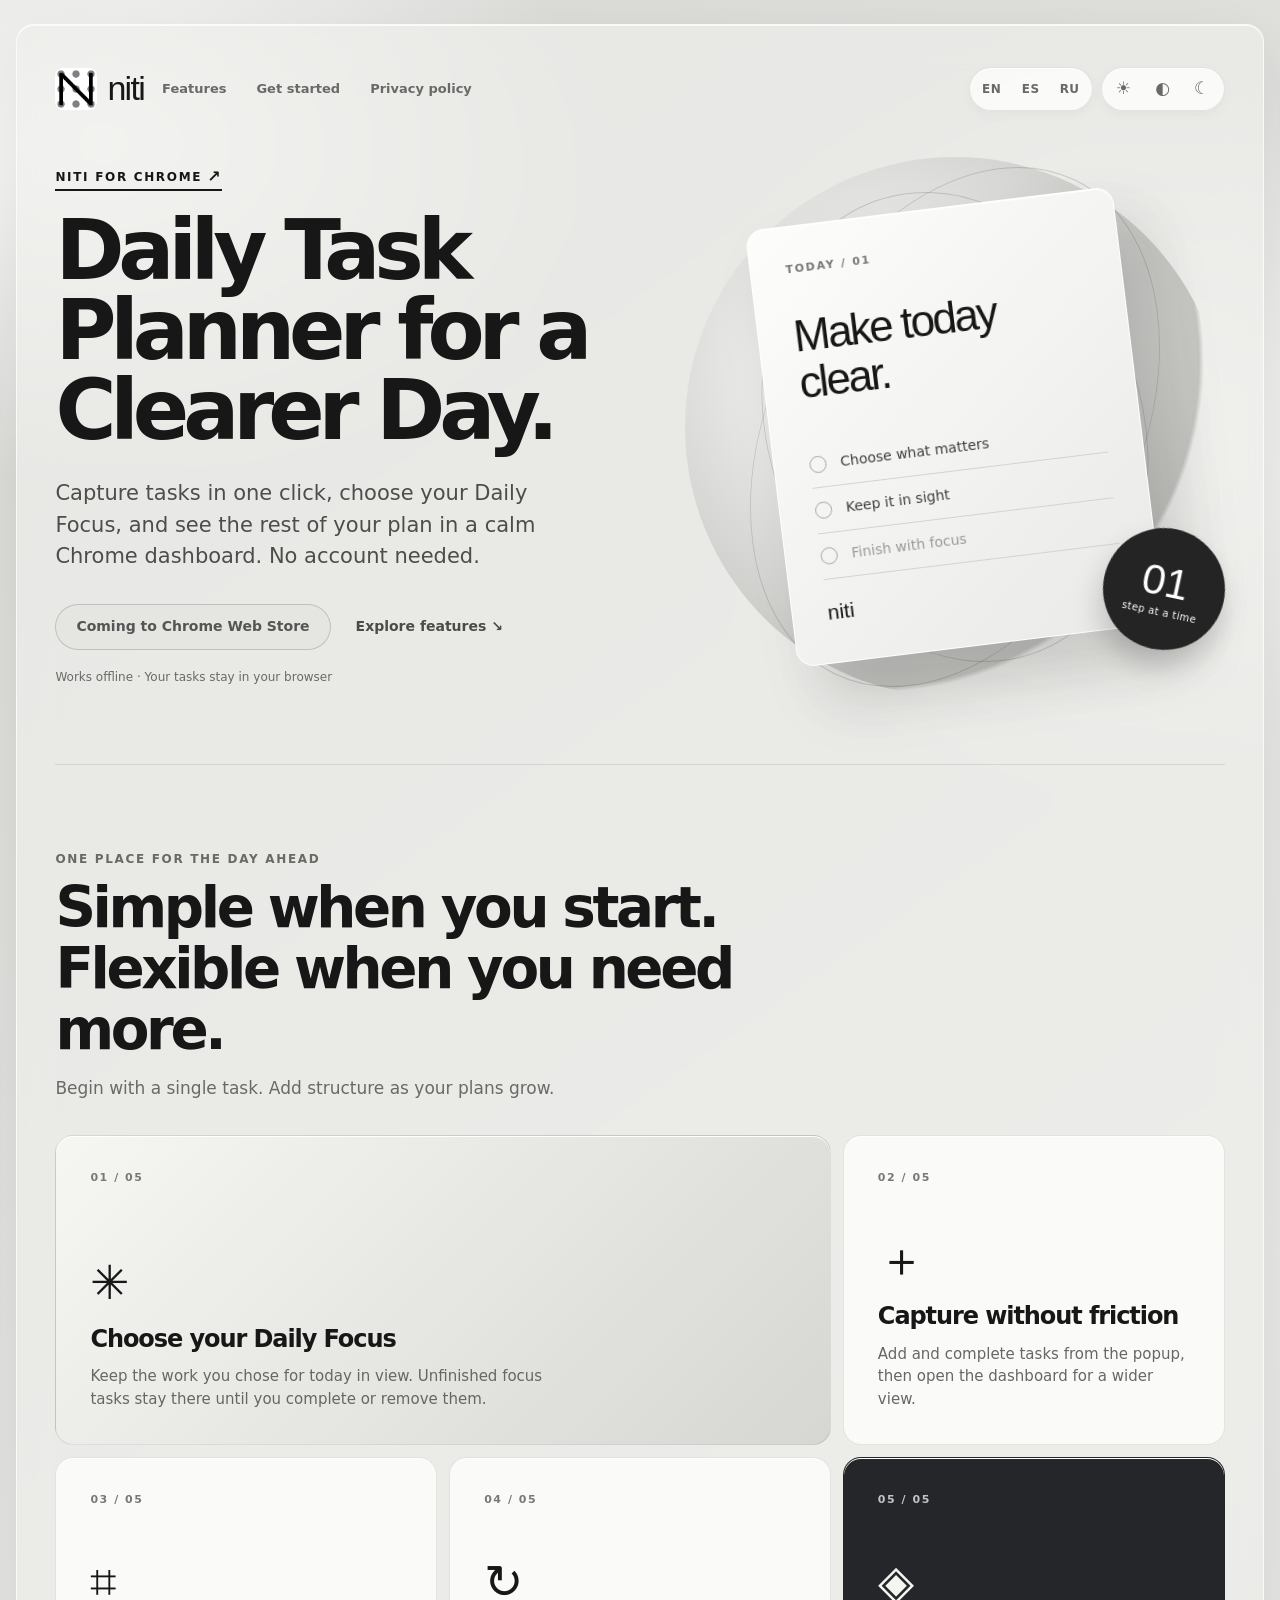
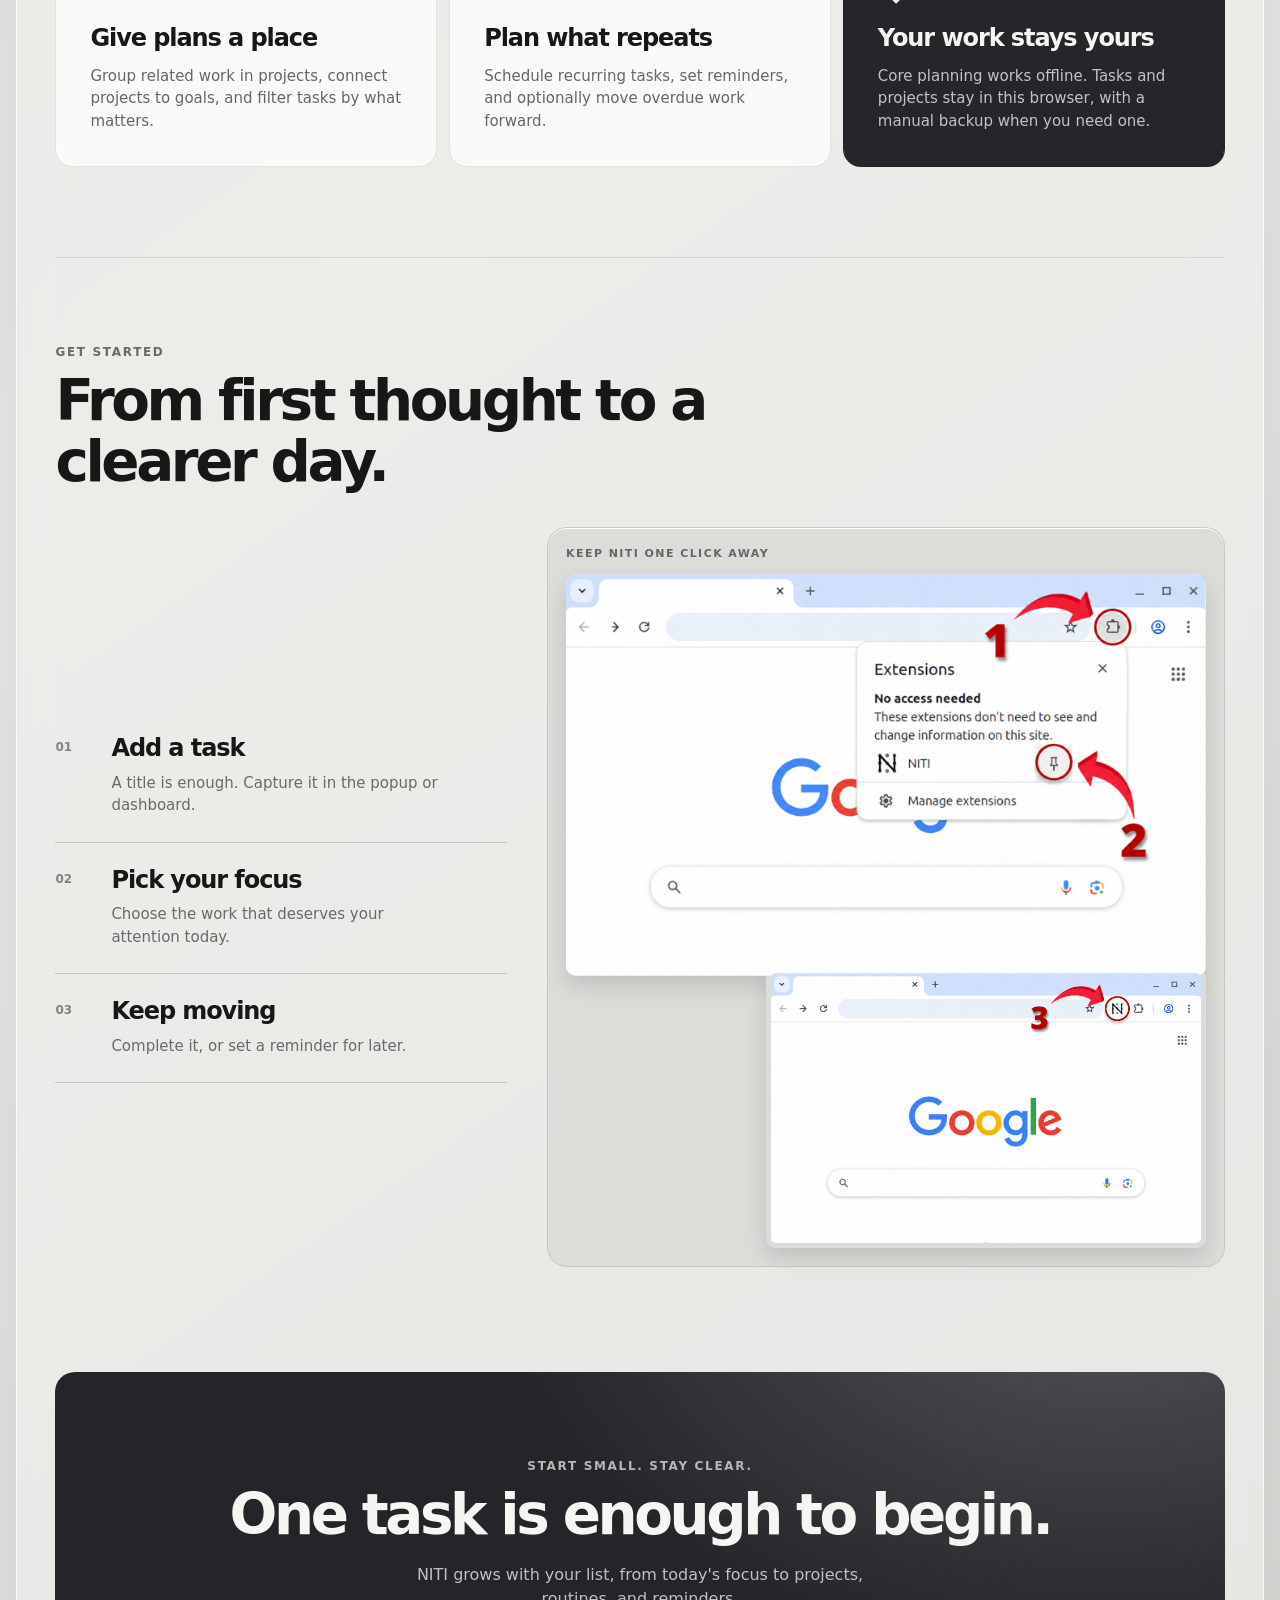
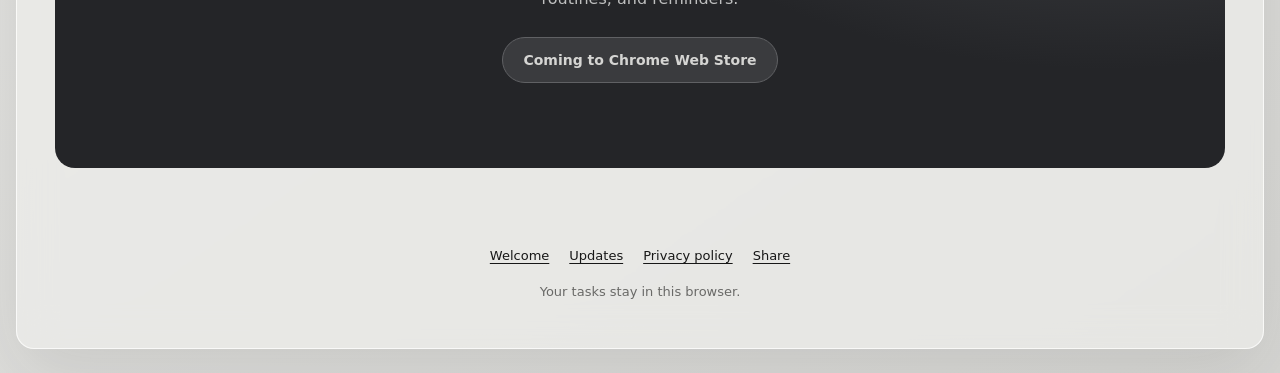
==== commit 789f1fbe: "Update service pages and release notes" ====
--- a/index.html
+++ b/index.html
@@ -7,7 +7,7 @@
   <link rel="canonical" href="https://ext7.github.io/niti-daily-task-planner/">
   <link rel="icon" href="assets/images/niti-icon.png">
   <title>NITI — Daily Task Planner for Chrome</title>
-  <link rel="stylesheet" href="assets/service-pages.css?v=20261006-site3">
+  <link rel="stylesheet" href="assets/service-pages.css?v=20261017-site-refresh">
   <link rel="stylesheet" href="assets/landing.css?v=20261006-site3">
 </head>
 <body data-page="home">
--- a/assets/service-pages.css
+++ b/assets/service-pages.css
@@ -1,6 +1,6 @@
 @font-face { font-family: 'Tsukimi Rounded'; src: url('./TsukimiRounded-Regular.ttf') format('truetype'); font-display: swap; }
 :root { --paper: #e9e9e7; --panel: rgba(255,255,255,.86); --surface: #fff; --ink: #171717; --muted: #696967; --line: rgba(23,23,23,.10); --line-strong: rgba(23,23,23,.18); --soft: #f3f3f1; --shadow: 0 16px 42px rgba(28,28,26,.07), 0 2px 8px rgba(28,28,26,.035); --shadow-soft: 0 8px 24px rgba(28,28,26,.045); color-scheme: light; font: 16px/1.5 ui-sans-serif, system-ui, -apple-system, BlinkMacSystemFont, 'Segoe UI', sans-serif; }
-:root[data-theme='dark'] { --paper: #202220; --panel: rgba(42,45,42,.94); --surface: #30332f; --ink: #f0f0ed; --muted: #b5bab3; --line: rgba(240,240,237,.12); --line-strong: rgba(240,240,237,.25); --soft: #393d38; --shadow: 0 16px 42px rgba(0,0,0,.26), 0 2px 8px rgba(0,0,0,.14); --shadow-soft: 0 8px 24px rgba(0,0,0,.16); color-scheme: dark; }
+:root[data-theme='dark'] { --paper: #292c31; --panel: #30343a; --surface: #30343a; --ink: #f0f1f3; --muted: #b3bac4; --line: rgba(206,216,230,.12); --line-strong: rgba(206,216,230,.25); --soft: #272b31; --neo-highlight: rgba(99,107,120,.19); --neo-shade: rgba(9,11,15,.55); --neo-edge: rgba(225,233,245,.12); --neo-surface: linear-gradient(135deg,#3b4048 0%,#30343a 48%,#2c3036 100%); --neo-control: linear-gradient(145deg,#454b55,#2a2f36); --neo-active: linear-gradient(145deg,#e4e8ee,#a8b1bf); --neo-active-ink: #20242a; --neo-active-edge: rgba(255,255,255,.54); --neo-canvas: linear-gradient(130deg,#3a3f47 0%,#292c31 45%,#1c1f24 100%); --neo-inset: inset 2px 2px 5px rgba(8,10,14,.5), inset -1px -1px 3px rgba(142,153,173,.16); --neo-raised: 3px 4px 7px var(--neo-shade), -3px -3px 7px var(--neo-highlight), inset 0 1px 0 var(--neo-edge); --shadow: 12px 14px 26px var(--neo-shade), -8px -8px 22px var(--neo-highlight), inset 0 1px 0 var(--neo-edge); --shadow-soft: 7px 8px 16px var(--neo-shade), -6px -6px 15px var(--neo-highlight), inset 0 1px 0 var(--neo-edge); color-scheme: dark; }
 * { box-sizing: border-box; }
 body { min-width: 320px; min-height: 100vh; margin: 0; color: var(--ink); background: radial-gradient(50rem 34rem at 8% 4%, rgba(255,255,255,.92), transparent 62%), radial-gradient(42rem 36rem at 88% 12%, rgba(255,255,255,.68), transparent 64%), linear-gradient(145deg, #d9d9d6 0%, var(--paper) 48%, #d6d6d3 100%); }
 button, a { font: inherit; }
@@ -66,6 +66,11 @@
 .release-intro p { margin: 12px 0 0; color: var(--muted); }
 .release-arrow { color: #79877a; font-family: 'Tsukimi Rounded', ui-rounded, sans-serif; font-size: clamp(58px, 9vw, 106px); line-height: .7; }
 .release-grid { display: grid; grid-template-columns: repeat(2, minmax(0, 1fr)); gap: 14px; }
+.release-section:is([data-release-version='1.6.0'], [data-release-version='1.7.0'], [data-release-version='1.8.0']) .release-card { grid-column: 1 / -1; }
+.release-section:is([data-release-version='1.6.0'], [data-release-version='1.7.0'], [data-release-version='1.8.0']) .release-feature-list { display: block; columns: 2; column-gap: 32px; }
+.release-section:is([data-release-version='1.6.0'], [data-release-version='1.7.0'], [data-release-version='1.8.0']) .release-feature-list li { break-inside: avoid; margin-bottom: 10px; }
+.release-section:is([data-release-version='1.7.0'], [data-release-version='1.8.0']) .release-card { min-height: 0; padding-block: 22px; }
+@media (min-width: 960px) { .release-section[data-release-version='1.4.3'] .release-grid { grid-template-columns: repeat(3, minmax(0, 1fr)); } }
 .release-card { display: grid; align-content: start; min-height: 232px; padding: 22px 24px 25px; border: 1px solid var(--line); border-radius: 18px; background: rgba(255,255,255,.8); box-shadow: var(--shadow-soft), inset 0 1px rgba(255,255,255,.9); }
 .release-card:nth-child(4n + 1) { background: #f1f4ee; }
 .release-card:nth-child(4n + 2) { background: #f2f0ec; }
@@ -73,7 +78,7 @@
 .release-number { display: inline-grid; place-items: center; width: 33px; height: 33px; margin-bottom: 17px; border: 1px solid var(--line-strong); border-radius: 10px; color: var(--muted); font-size: 11px; font-weight: 750; letter-spacing: .04em; }
 .release-card h3 { margin: 0; font-size: clamp(18px, 2.2vw, 22px); line-height: 1.2; letter-spacing: -.035em; }
 .release-feature-list { display: grid; gap: 10px; margin: 16px 0 0; padding: 0; list-style: none; }
-.release-feature-list li { position: relative; padding-left: 23px; color: #4d5550; font-size: 14px; line-height: 1.48; }
+.release-feature-list li { position: relative; padding-left: 23px; color: #4d5550; font-size: 15px; line-height: 1.48; }
 .release-feature-list li::before { content: '✓'; position: absolute; left: 0; top: 0; color: #55725d; font-weight: 800; }
 .footer { margin: 48px auto 0; color: var(--muted); font-size: 13px; text-align: center; }
 .footer-nav { display: flex; flex-wrap: wrap; justify-content: center; gap: 12px 20px; }
@@ -87,20 +92,25 @@
 .store-link[hidden] { display: none; }
 .share-store-link { margin: 0 12px 0 0; }
 .share-store-link[hidden] { display: none; }
-:root[data-theme='dark'] body { background: radial-gradient(50rem 34rem at 8% 4%, rgba(80,86,78,.28), transparent 62%), linear-gradient(145deg, #151715, var(--paper) 48%, #171a17); }
-:root[data-theme='dark'] .page-shell { border-color: rgba(255,255,255,.1); background: rgba(32,35,32,.9); box-shadow: 0 24px 70px rgba(0,0,0,.27), inset 0 1px rgba(255,255,255,.06); }
-:root[data-theme='dark'] .language-picker, :root[data-theme='dark'] .theme-picker { background: rgba(50,54,49,.9); box-shadow: inset 0 1px rgba(255,255,255,.06); }
-:root[data-theme='dark'] .step-card, :root[data-theme='dark'] .content-card, :root[data-theme='dark'] .release-card { background: var(--panel); box-shadow: var(--shadow-soft); }
-:root[data-theme='dark'] .release-card:nth-child(4n + 1) { background: #2d372f; }
-:root[data-theme='dark'] .release-card:nth-child(4n + 2) { background: #35322e; }
-:root[data-theme='dark'] .release-card:nth-child(4n + 3) { background: #2c3438; }
+:root[data-theme='dark'] body { background: var(--neo-canvas); background-attachment: fixed; }
+:root[data-theme='dark'] .page-shell { border-color: var(--neo-edge); background: var(--neo-surface); box-shadow: var(--shadow); }
+:root[data-theme='dark'] .language-picker, :root[data-theme='dark'] .theme-picker { border-color: var(--neo-edge); background: var(--neo-control); box-shadow: var(--neo-raised); }
+:root[data-theme='dark'] .language-picker button[aria-pressed='true'], :root[data-theme='dark'] .theme-picker button[aria-pressed='true'] { color: var(--neo-active-ink); background: var(--neo-active); box-shadow: var(--neo-raised); }
+:root[data-theme='dark'] .step-card, :root[data-theme='dark'] .content-card, :root[data-theme='dark'] .release-card { border-color: var(--neo-edge); background: var(--neo-surface); box-shadow: var(--shadow-soft); }
+:root[data-theme='dark'] .release-card:nth-child(4n + 1) { background: #213d30; }
+:root[data-theme='dark'] .release-card:nth-child(4n + 2) { background: #453d25; }
+:root[data-theme='dark'] .release-card:nth-child(4n + 3) { background: #27384b; }
+:root[data-theme='dark'] .release-card:nth-child(4n + 4) { background: #3a3348; }
 :root[data-theme='dark'] .release-feature-list li { color: var(--muted); }
-:root[data-theme='dark'] .release-feature-list li::before { color: #a6c5a9; }
-:root[data-theme='dark'] .release-intro .version-chip { background: #354335; color: #d1e8d3; }
-:root[data-theme='dark'] .release-arrow { color: #a9bbaa; }
+:root[data-theme='dark'] .release-feature-list li::before { color: #c6d1df; }
+:root[data-theme='dark'] .release-intro .version-chip { border-color: var(--neo-edge); background: var(--neo-control); color: var(--ink); }
+:root[data-theme='dark'] .release-arrow { color: #c6d1df; }
 :root[data-theme='dark'] .primary-action, :root[data-theme='dark'] .store-link { color: #171917; background: #e7ede6; }
 :root[data-theme='dark'] .secondary-action { color: var(--ink); background: var(--soft); }
 :root[data-theme='dark'] .primary-action.is-disabled, :root[data-theme='dark'] .secondary-action:disabled { color: var(--muted); background: #363a35; }
 @media (max-width: 640px) { .page-shell { width: calc(100% - 20px); min-height: calc(100vh - 20px); margin: 10px auto; padding: 16px; border-radius: 16px; } .site-header { align-items: flex-start; margin-bottom: 42px; } .brand { font-size: 30px; } .brand img { width: 36px; height: 36px; } .language-picker { gap: 1px; } .language-icon { display: none; } .language-picker button { min-width: 33px; padding-inline: 6px; } .step-copy { padding: 18px; } .screenshot-wrap { padding: 0 10px 12px; } .uninstall-form { min-height: 640px; } }
 @media (max-width: 680px) { .release-section { margin-top: 48px; } .release-grid { grid-template-columns: 1fr; } .release-card { min-height: 0; padding: 20px; } .release-arrow { display: none; } }
+@media (max-width: 680px) { .release-section:is([data-release-version='1.6.0'], [data-release-version='1.7.0'], [data-release-version='1.8.0']) .release-feature-list { columns: 1; } }
 @media (max-width: 640px) { .site-header { flex-wrap: wrap; } .header-preferences { width: 100%; justify-content: flex-end; } .theme-picker button { min-width: 32px; padding-inline: 5px; } }
+:root[data-theme='dark'] .primary-action, :root[data-theme='dark'] .store-link { color: var(--neo-active-ink); background: var(--neo-active); border: 1px solid var(--neo-active-edge); box-shadow: var(--neo-raised); }
+:root[data-theme='dark'] .footer-share:hover::after, :root[data-theme='dark'] .footer-share:focus-visible::after { background: #454b55; color: var(--ink); }
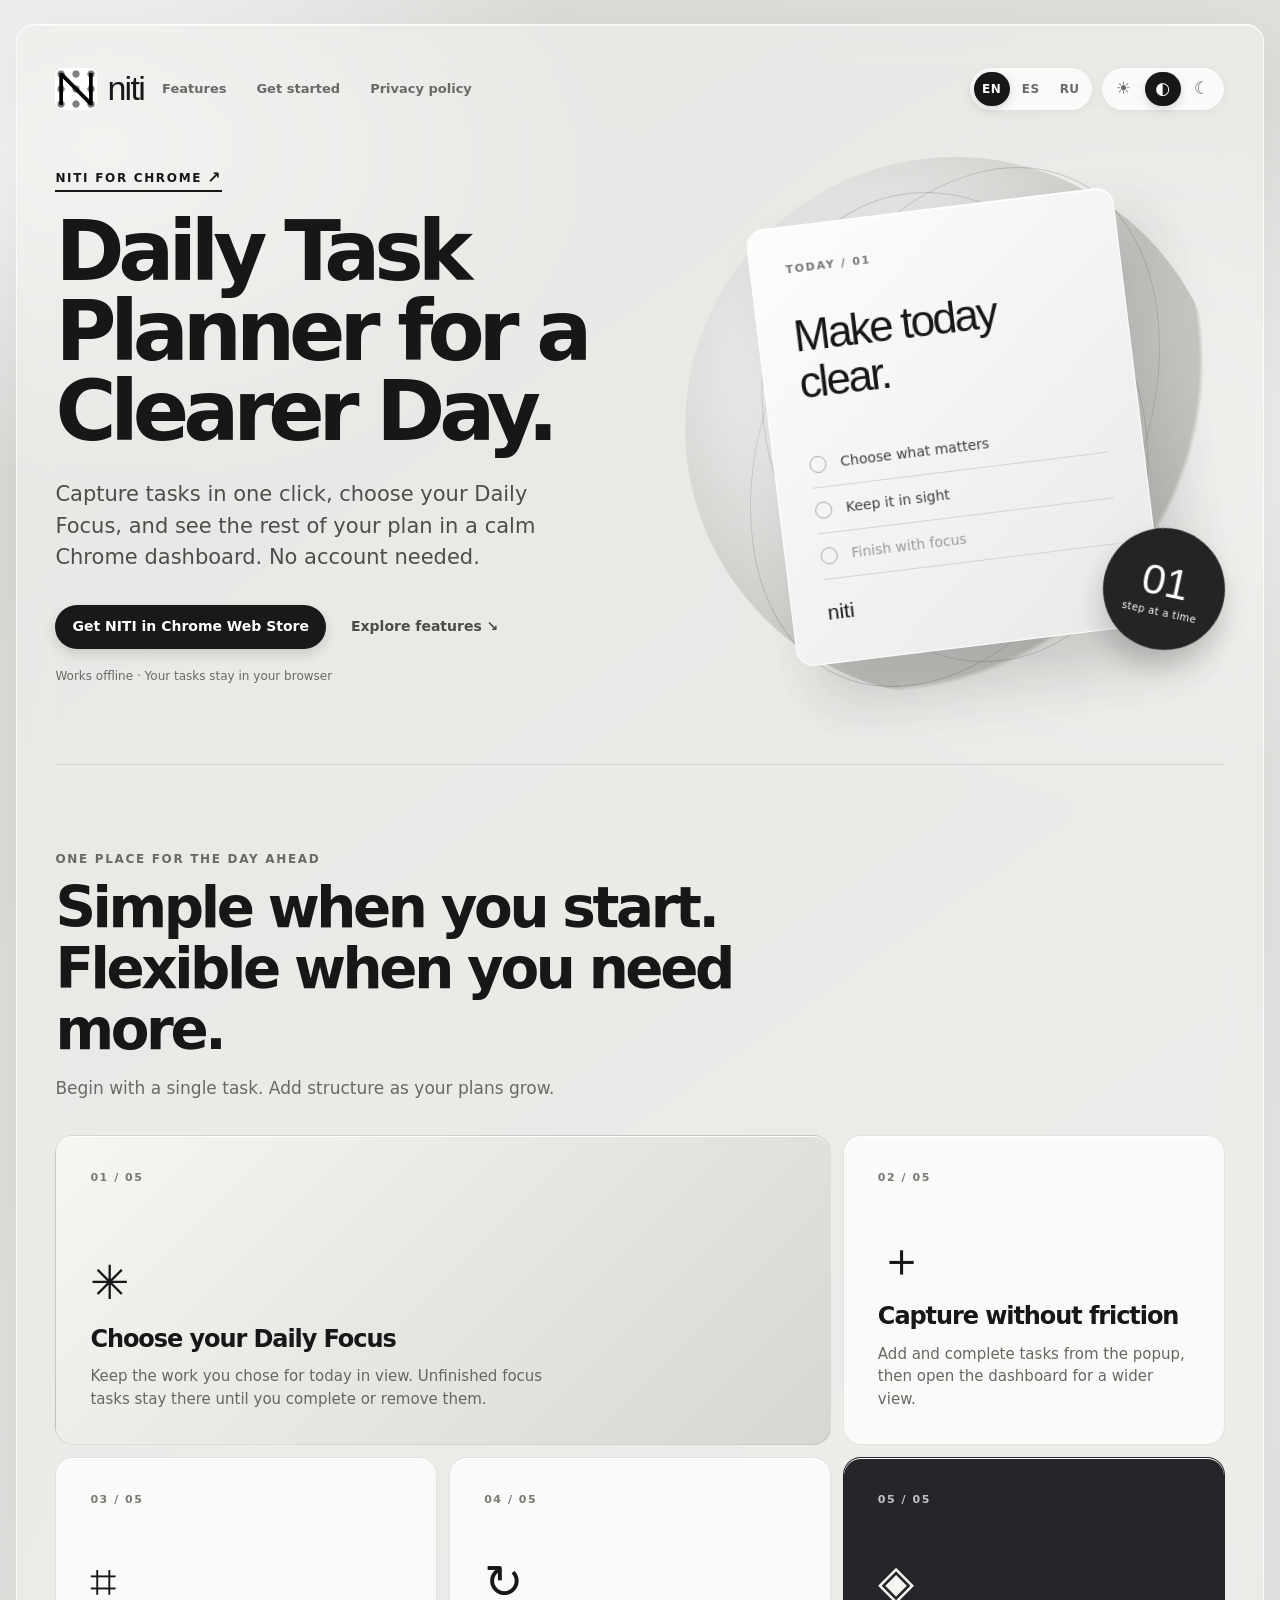
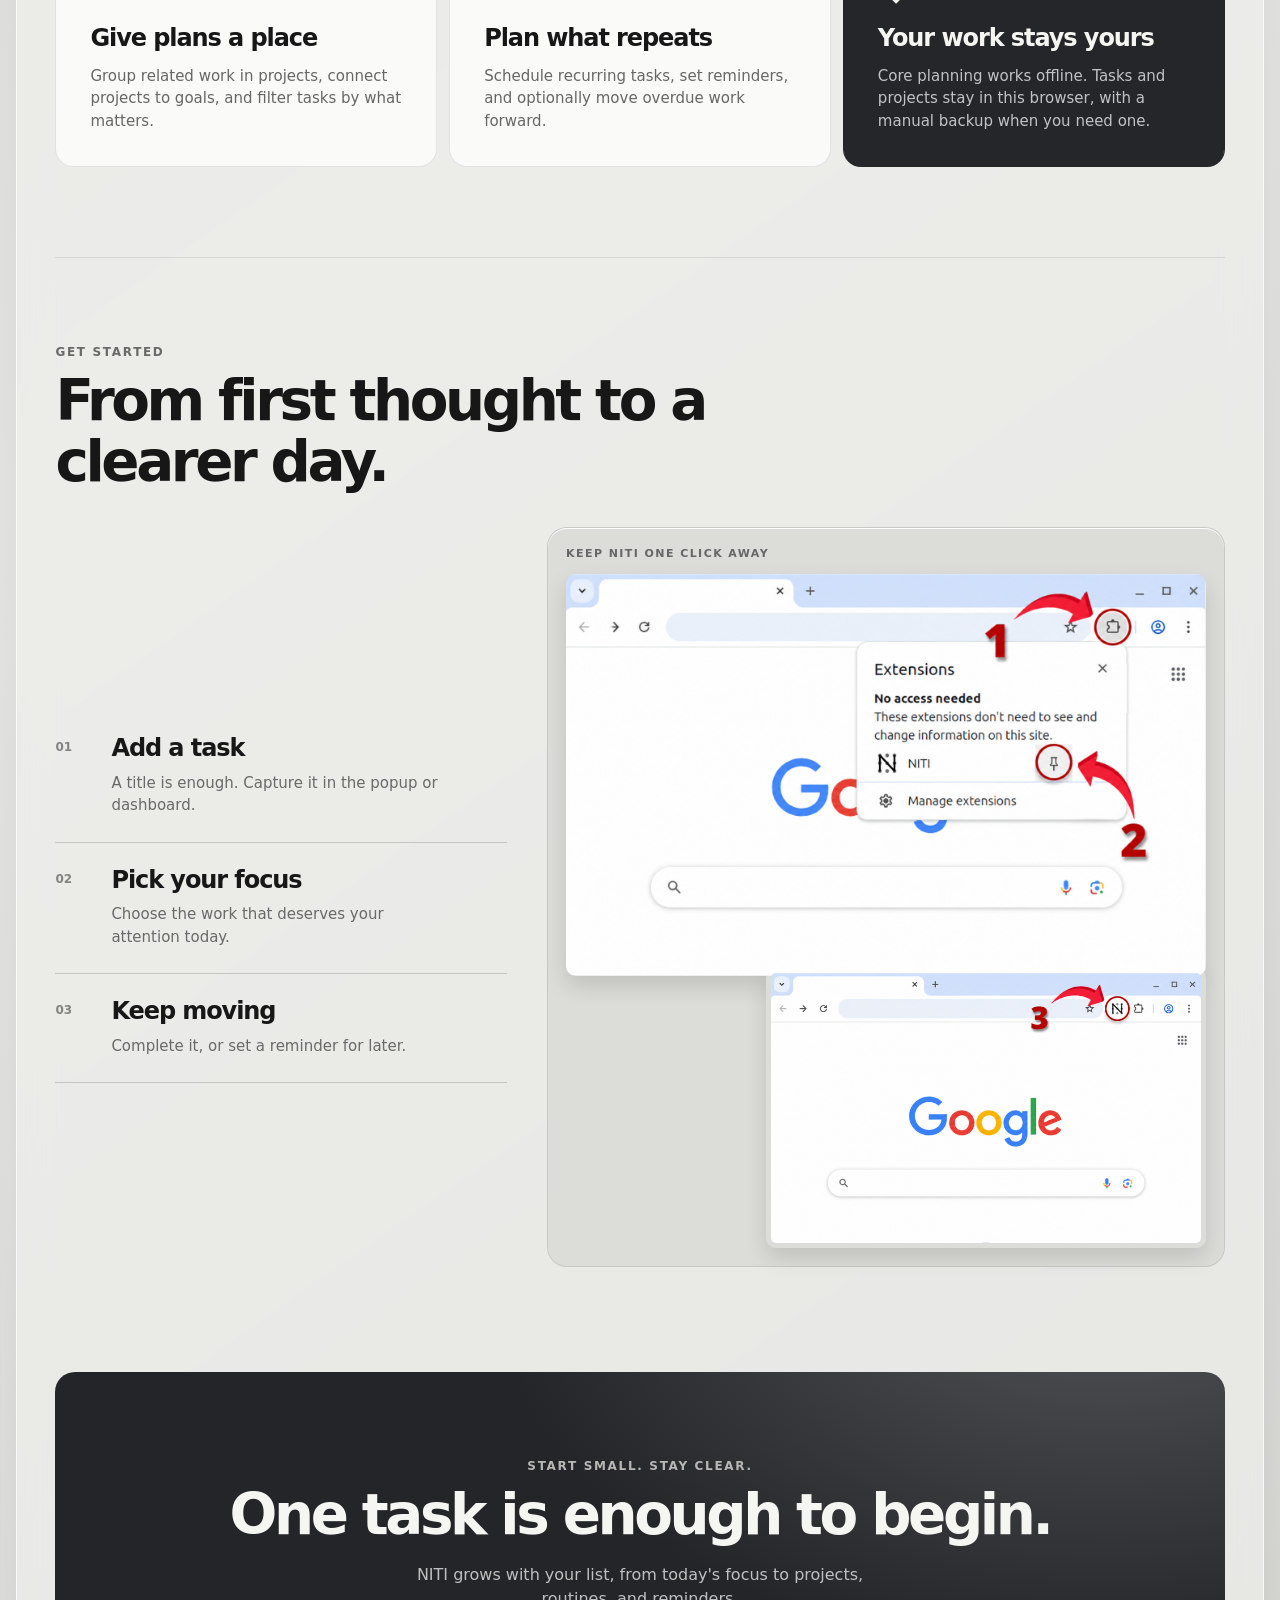
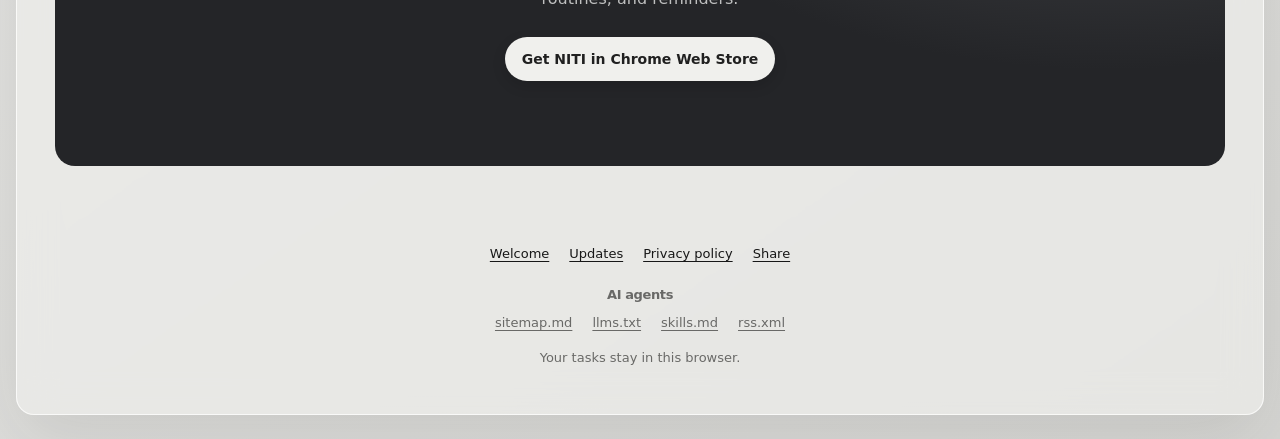
==== commit 610489e5: "Publish AI agent footer and public resources" ====
--- a/index.html
+++ b/index.html
@@ -7,8 +7,8 @@
   <link rel="canonical" href="https://ext7.github.io/niti-daily-task-planner/">
   <link rel="icon" href="assets/images/niti-icon.png">
   <title>NITI — Daily Task Planner for Chrome</title>
-  <link rel="stylesheet" href="assets/service-pages.css?v=20261017-site-refresh">
-  <link rel="stylesheet" href="assets/landing.css?v=20261006-site3">
+  <link rel="stylesheet" href="assets/service-pages.css?v=20261023-agents">
+  <link rel="stylesheet" href="assets/landing.css?v=20261023-agents">
 </head>
 <body data-page="home">
   <main class="page-shell landing-shell">
@@ -47,8 +47,8 @@
     <section class="landing-section getting-started" id="how-it-works" aria-labelledby="start-title"><div class="section-heading"><p class="eyebrow" data-i18n="homeStartEyebrow">Get started</p><h2 id="start-title" data-i18n="homeStartTitle">From first thought to a clearer day.</h2></div><div class="start-grid"><div class="start-steps"><div><span>01</span><h3 data-i18n="homeStepOneTitle">Add a task</h3><p data-i18n="homeStepOneText">A title is enough. Capture it in the popup or dashboard.</p></div><div><span>02</span><h3 data-i18n="homeStepTwoTitle">Pick your focus</h3><p data-i18n="homeStepTwoText">Choose the work that deserves your attention today.</p></div><div><span>03</span><h3 data-i18n="homeStepThreeTitle">Keep moving</h3><p data-i18n="homeStepThreeText">Complete it, or set a reminder for later.</p></div></div><div class="start-visual"><div class="start-visual-label" data-i18n="homePinLabel">Keep NITI one click away</div><img src="assets/images/pin-niti.png" loading="lazy" alt="Chrome Extensions menu showing NITI and its pin control" data-i18n-alt="pinScreenshotAlt"><img class="toolbar-image" src="assets/images/open-niti.png" loading="lazy" alt="Chrome toolbar showing the NITI icon" data-i18n-alt="openScreenshotAlt"></div></div></section>
 
     <section class="landing-final" aria-labelledby="final-title"><p class="eyebrow" data-i18n="homeFinalEyebrow">Start small. Stay clear.</p><h2 id="final-title" data-i18n="homeFinalTitle">One task is enough to begin.</h2><p data-i18n="homeFinalText">NITI grows with your list, from today's focus to projects, routines, and reminders.</p><a class="primary-action store-cta" data-cws-link data-i18n="storeLink" hidden>Get NITI in Chrome Web Store</a><span class="store-pending" data-cws-pending data-i18n="homeStorePending">Coming to Chrome Web Store</span></section>
-    <footer class="footer"><nav class="footer-nav" aria-label="Site pages" data-i18n-aria-label="sitePages"><a href="welcome/" data-i18n="navWelcome">Welcome</a><a href="updates/" data-i18n="navUpdates">Updates</a><a href="privacy-policy/" data-i18n="navPrivacy">Privacy policy</a><button class="footer-share" type="button" data-copy-footer data-i18n="navShare" data-i18n-tooltip="shareTooltip" data-tooltip="Copy a link to NITI">Share</button></nav><p data-i18n="footer">Your tasks stay in this browser.</p></footer>
+    <footer class="footer"><nav class="footer-nav" aria-label="Site pages" data-i18n-aria-label="sitePages"><a href="welcome/" data-i18n="navWelcome">Welcome</a><a href="updates/" data-i18n="navUpdates">Updates</a><a href="privacy-policy/" data-i18n="navPrivacy">Privacy policy</a><button class="footer-share" type="button" data-copy-footer data-i18n="navShare" data-i18n-tooltip="shareTooltip" data-tooltip="Copy a link to NITI">Share</button></nav><nav class="footer-agents" aria-labelledby="footer-agents-title"><h2 id="footer-agents-title" data-i18n="footerAgents">AI agents</h2><ul><li><a href="sitemap.md">sitemap.md</a></li><li><a href="llms.txt">llms.txt</a></li><li><a href="skills.md">skills.md</a></li><li><a href="rss.xml">rss.xml</a></li></ul></nav><p data-i18n="footer">Your tasks stay in this browser.</p></footer>
   </main>
-  <script src="assets/service-pages.js?v=20261006-site3"></script>
+  <script src="assets/service-pages.js?v=20261023-agents"></script>
 </body>
 </html>
--- a/assets/service-pages.css
+++ b/assets/service-pages.css
@@ -114,3 +114,9 @@
 @media (max-width: 640px) { .site-header { flex-wrap: wrap; } .header-preferences { width: 100%; justify-content: flex-end; } .theme-picker button { min-width: 32px; padding-inline: 5px; } }
 :root[data-theme='dark'] .primary-action, :root[data-theme='dark'] .store-link { color: var(--neo-active-ink); background: var(--neo-active); border: 1px solid var(--neo-active-edge); box-shadow: var(--neo-raised); }
 :root[data-theme='dark'] .footer-share:hover::after, :root[data-theme='dark'] .footer-share:focus-visible::after { background: #454b55; color: var(--ink); }
+
+.footer-agents { margin-top: 24px; }
+.footer-agents h2 { margin: 0 0 10px; font-size: 13px; font-weight: 600; }
+.footer-agents ul { display: flex; flex-wrap: wrap; justify-content: center; gap: 12px 20px; margin: 0; padding: 0; list-style: none; }
+.footer-agents a { color: var(--muted); text-underline-offset: 3px; }
+.footer-agents a:hover { color: var(--ink); }
